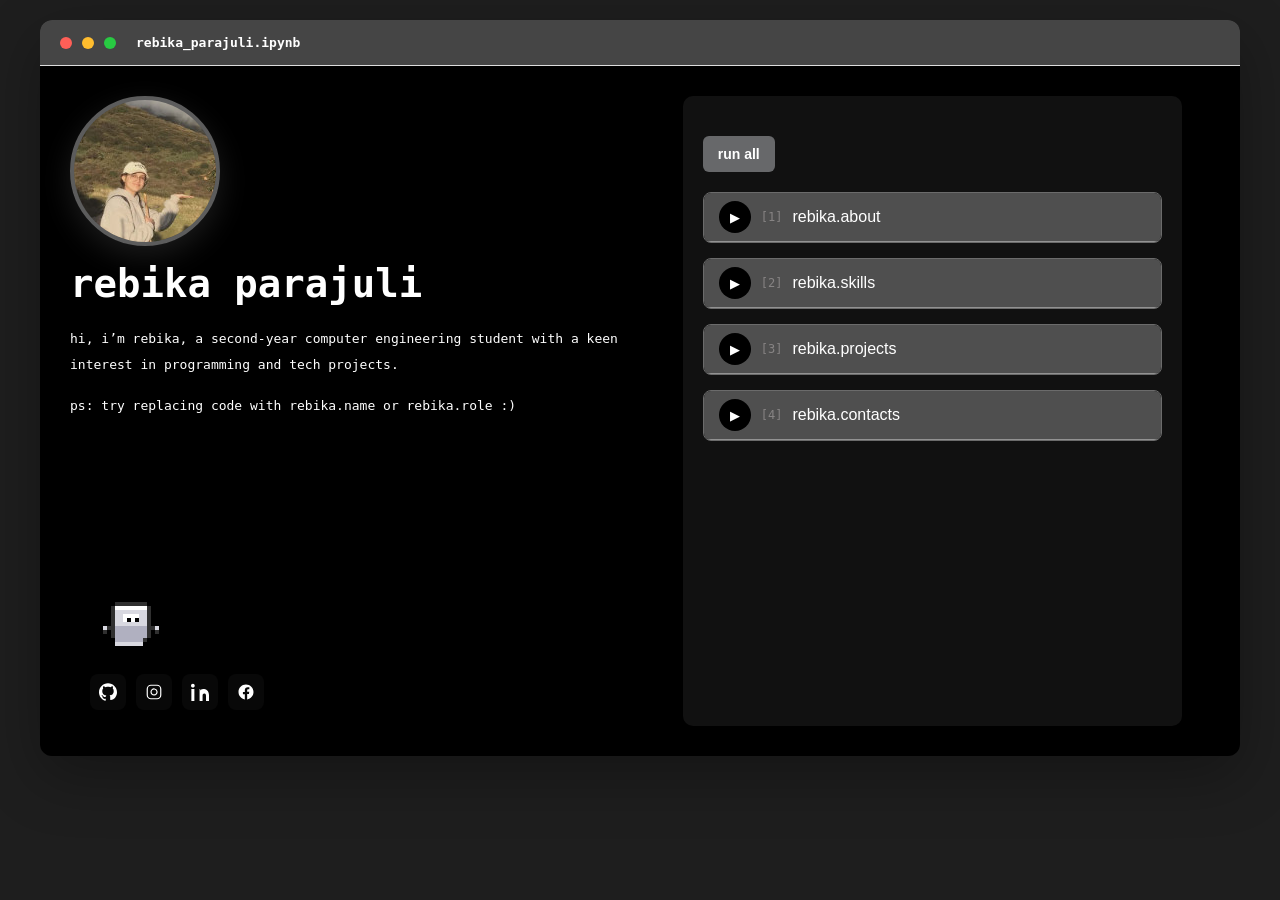
==== index.html @ d686f058 "Update introduction text and Facebook link" ====
<!DOCTYPE html>
<html lang="en">
<head>
<meta charset="UTF-8">
<meta name="viewport" content="width=device-width, initial-scale=1.0">
<title>rebika parajuli</title>

<link rel="stylesheet" href="style.css">
</head>
<body>
       <div class="container">
        <div class="header">
            <div class="header-dot"></div>
            <div class="header-dot"></div>
            <div class="header-dot"></div>
            <span class="header-title">rebika_parajuli.ipynb</span>
        </div>
  <div class="content">
            <div class="intro-section">
                <div class="photo-container">
                    <img src="pic.jpg" >
                </div>
                <div class="intro-text"><br>
                    <h1>rebika parajuli</h1>
                         <p>hi, i’m rebika, a second-year computer engineering student with a keen interest in programming and tech projects. </p>
                        <br>
                        <p>ps: try replacing code with rebika.name or rebika.role :)</p>
                        <br>
                    <div id="virtual-pet" >
                    
    <div id="pet-container"></div>
    <div id="speech">Hello! ✨</div>
    <div class="shadow"></div> 
</div>
                   <div class="social-links">
    <a href="https://github.com/apple-pie-h" target="_blank" rel="noopener" aria-label="GitHub">
        <svg viewBox="0 0 24 24" fill="currentColor" xmlns="http://www.w3.org/2000/svg" aria-hidden="true">
            <path d="M12 .297c-6.63 0-12 5.373-12 12 0 5.303 3.438 9.8 8.205 11.385.6.113.82-.258.82-.577 0-.285-.01-1.04-.015-2.04-3.338.724-4.042-1.61-4.042-1.61C4.422 17.07 3.633 16.7 3.633 16.7c-1.087-.744.083-.729.083-.729 1.205.085 1.84 1.236 1.84 1.236 1.07 1.835 2.809 1.305 3.495.998.108-.775.418-1.305.76-1.605-2.665-.3-5.467-1.335-5.467-5.93 0-1.31.467-2.382 1.235-3.22-.135-.303-.54-1.523.105-3.176 0 0 1.005-.322 3.3 1.23.96-.267 1.98-.399 3-.405 1.02.006 2.04.138 3 .405 2.28-1.552 3.285-1.23 3.285-1.23.645 1.653.24 2.873.12 3.176.765.838 1.23 1.91 1.23 3.22 0 4.61-2.805 5.625-5.475 5.92.42.36.81 1.096.81 2.22 0 1.606-.015 2.898-.015 3.293 0 .315.21.69.825.57C20.565 22.092 24 17.592 24 12.297 24 5.67 18.627.297 12 .297z"/>
        </svg>
    </a>
    <a href="https://instagram.com/hfxgjckl" target="_blank" rel="noopener" aria-label="Instagram">
        <svg viewBox="0 0 24 24" fill="none" stroke="currentColor" stroke-width="1.6" xmlns="http://www.w3.org/2000/svg" aria-hidden="true">
            <rect x="3" y="3" width="18" height="18" rx="5" ry="5"></rect>
            <path d="M16 11.37A4 4 0 1 1 12.63 8 4 4 0 0 1 16 11.37z"></path>
            <path d="M17.5 6.5h.01"></path>
        </svg>
    </a>
    <a href="https://linkedin.com/in/rebikaparajuli" target="_blank" rel="noopener" aria-label="LinkedIn">
        <svg viewBox="0 0 24 24" fill="currentColor" xmlns="http://www.w3.org/2000/svg" aria-hidden="true">
            <path d="M4.98 3.5C4.98 4.88 3.87 6 2.5 6S0 4.88 0 3.5 1.12 1 2.5 1 4.98 2.12 4.98 3.5zM.5 8h4V24h-4zM8.5 8h3.78v2.16h.05c.53-.99 1.83-2.16 3.77-2.16C20.36 8 24 10.5 24 16.2V24h-4v-6.36c0-1.52-.03-3.48-2.12-3.48-2.12 0-2.44 1.65-2.44 3.36V24h-4V8z"/>
        </svg>
    </a>
    <a href="https://facebook.com/rebika.parajulii" target="_blank" rel="noopener" aria-label="Facebook">
        <svg viewBox="0 0 24 24" fill="currentColor" xmlns="http://www.w3.org/2000/svg" aria-hidden="true">
            <path d="M22 12.07C22 6.48 17.52 2 11.93 2S2 6.48 2 12.07C2 17.01 5.65 21.13 10.44 22v-7.01H7.9v-2.9h2.54V9.41c0-2.5 1.49-3.88 3.77-3.88 1.09 0 2.24.2 2.24.2v2.46h-1.26c-1.24 0-1.63.77-1.63 1.57v1.87h2.78l-.44 2.9h-2.34V22C18.35 21.13 22 17.01 22 12.07z"/>
        </svg>
    </a>
</div>

                    </div>    
                
            </div>
            

<div id="terminal">
    <div id="output"></div>
             <button id="autoRunBtn" class="runAllBtn">run all</button>
    <!--<div class="line-input">
        <span class="prompt">>>> </span>
        <input type="text" id="commandInput" placeholder="Type commands like myname.skills()" autofocus>
    </div>-->
 <div class="code-cell">
                    <div class="code-header">
                        <button class="run-btn" onclick="runCode(1)">▶</button>
                        <span style="color: #878484; font-size: 12px;">[1]</span>
                            <input type="text" id="customCode1" value="rebika.about" class="code-input-field">
                    </div>
                                        <div class="code-output" id="output1"></div>
                </div>
                 <div class="code-cell">
                    <div class="code-header">
                        <button class="run-btn" onclick="runCode(2)">▶</button>
                        <span style="color: #878484; font-size: 12px;">[2]</span>
                            <input type="text" id="customCode2" value="rebika.skills" class="code-input-field">
                    </div>
                                        <div class="code-output" id="output2"></div>
                </div>
                  <div class="code-cell">
                    <div class="code-header">
                        <button class="run-btn" onclick="runCode(3)">▶</button>
                        <span style="color: #878484; font-size: 12px;">[3]</span>
                            <input type="text" id="customCode3" value="rebika.projects" class="code-input-field">
                    </div>
                                        <div class="code-output" id="output3"></div>
                </div>
                  <div class="code-cell">
                    <div class="code-header">
                        <button class="run-btn" onclick="runCode(4)">▶</button>
                        <span style="color: #878484; font-size: 12px;">[4]</span>
                            <input type="text" id="customCode4" value="rebika.contacts" class="code-input-field">
                    </div>
                                        <div class="code-output" id="output4"></div>
                </div>

</div>

<script src="script.js"></script>

</body>
</html>
---- style.css ----
#terminalSection{
    display:none;
}
#profileImg{
    width:70px;
    height:70px;
    border-radius:50%;
    object-fit:cover;
    border:2px solid #fff;
}

#myName{
    font-size:22px;
    margin:0;
    font-weight:700;
}

#shortIntro{
    margin:0;
    font-size:14px;
    opacity:0.85;
}

body {
        background:#1e1e1e;
        color:#d4d4d4;
        font-family: monospace;
        padding:20px;
    }
 #terminal {
        width:90%;
        max-width:900px;
        margin:auto;
        background:#111;
        padding:20px;
        border-radius:10px;
        box-shadow:0 0 15px rgba(0,0,0,.5);
        min-height:70vh;
        overflow-y:auto;
    }
.line-input {
        display:flex;
        gap:8px;
        margin-top:10px;
    }
.prompt { color:#6aff8f; }
    input{
        flex:1;
        background:transparent;
        border:none;
        outline:none;
        color:white;
        font-size:16px;
    }
.output{ margin:5px 0 10px 25px; white-space:pre-wrap; }
.cmd{ color:#62b0ff; }

        * {
            margin: 0;
            padding: 0;
            box-sizing: border-box;
        }

               .container {
            max-width: 1200px;
            margin: 0 auto;
            background: rgb(0, 0, 0);
            border-radius: 12px;
            box-shadow: 0 20px 60px rgba(0,0,0,0.3);
            overflow: hidden;
        }

        .header {
            background: #454545;
            padding: 15px 20px;
            border-bottom: 1px solid #ddd;
            display: flex;
            align-items: center;
            gap: 10px;
        }

        .header-dot {
            width: 12px;
            height: 12px;
            border-radius: 50%;
            background: #ff5f57;
        }

        .header-dot:nth-child(2) { background: #ffbd2e; }
        .header-dot:nth-child(3) { background: #28ca42; }

        .header-title {
            margin-left: 10px;
            font-weight: 600;
            color: #ffffff;
        }

        .content {
            display: grid;
            grid-template-columns: 1fr 1fr;
            gap: 30px;
            padding: 30px;
        }

     .intro-section {
    position: relative;
    padding-bottom: 120px; /* room for pet + social icons */
}


        .photo-container {
            width: 150px;
            height: 150px;
            border-radius: 50%;
            overflow: hidden;
            border: 4px solid #5c5c5c;
            box-shadow: 0 10px 30px rgba(92, 92, 92, 0.3);
            background: linear-gradient(135deg, #5c5c5c, #4a4a4a);
            display: flex;
            align-items: center;
            justify-content: center;
            font-size: 100px;
            color: white;
        }

        .intro-text h1 {
            color: #ffffff;
            margin-bottom: 20px;
            font-size: 3em;
        }

        .intro-text p {
            color: #ffffff;
            line-height: 2;
        }

        .tree-container {
            display: flex;
            justify-content: center;
            align-items: center;
        }

        .q-section {
            grid-column: 1 / -1;
        }

        .code-cell {
            background: #555555;
            border: 1px solid #6b6b6b;
            border-radius: 8px;
            margin-bottom: 15px;
            overflow: hidden;
        }

        .code-header {
            background: rgb(79, 79, 79);
            padding: 8px 15px;
            border-bottom: 1px solid #929292;
            display: flex;
            align-items: center;
            gap: 10px;
        }

        .run-btn {
            background: #000000;
            color: white;
            border: none;
            border-radius: 50%;
            width: 32px;
            height: 32px;
            cursor: pointer;
            display: flex;
            align-items: center;
            justify-content: center;
            transition: all 0.3s;
        }

        .run-btn:hover {
            background: #848587;
            transform: scale(1.1);
        }

        
        .code-output {
            padding: 15px;
            background: #515151;
            border-top: 1px solid #5d5d5d;
            font-family: 'Courier New', monospace;
            font-size: 13px;
            color: #cdcdcd;
            white-space: pre-wrap;
            display: none;
        }

        .code-output.show {
            display: block;
        }

                .skill-tag {
            display: inline-block;
            background: #667eea;
            color: white;
            padding: 5px 12px;
            border-radius: 15px;
            margin: 3px;
            font-size: 12px;
        }

        @media (max-width: 768px) {
            .content {
                grid-template-columns: 1fr;
            }
        }

      #virtual-pet {
    position: absolute;
    left: 5px;
    bottom: 60px; /* sits above the social icons */
    width: 64px;
    height: 64px;
    z-index: 5;
}

#pet-container {
    position: relative;
    width: 100%;
    height: 100%;
    transform-origin: center;
}

/* Pixel grid for pet */
.pixel {
    position: absolute;
    width: 4px;
    height: 4px;
}

/* Speech bubble */
#speech {
    position: absolute;
    bottom: 90px; 
    left: 10px;
    background: rgb(76, 76, 76);
    padding: 8px 12px;
    border-radius: 15px;
    box-shadow: 0 3px 10px rgba(0,0,0,0.2);
    font-size: 12px;
    max-width: 150px;
    display: none;
    text-align: center;
    pointer-events: none;
    font-family: 'Comic Sans MS', sans-serif;
    animation: bounce 0.4s ease-out;
    white-space: nowrap;
}

#speech::after {
    content: '';
    position: absolute;
    bottom: -8px;
    left: 20px;
    width: 0;
    height: 0;
    border-left: 8px solid transparent;
    border-right: 8px solid transparent;
    border-top: 8px solid rgb(140, 140, 140);
}

@keyframes bounce {
    0%, 100% { transform: translateY(0); }
    50% { transform: translateY(-8px); }
}

@keyframes happy-jump {
    0%, 100% { transform: translateY(0) scale(1); }
    50% { transform: translateY(-12px) scale(1.1); } 
}

.jump {
    animation: happy-jump 0.5s ease-in-out;
}

/* Eye pupils */
.eye-pupil {
    position: absolute;
    width: 4px;
    height: 4px;
    background: black;
    transition: all 0.1s ease-out;
}

/* Shadow for floating effect */
.shadow {
    position: absolute;
    width: 20px; 
    height: 4px;
    background: rgba(0,0,0,0.1);
    border-radius: 50%; 
    bottom: -8px; 
    left: 28px; 
    transition: transform 0.3s ease-out;
    z-index: -1; 
}
#customCode {
    background: transparent;
    color: #d4d4d4;
    border: 1px solid #666;
    border-radius: 4px;
    padding: 8px 12px;
    font-family: 'Courier New', monospace;
    font-size: 14px;
    outline: none;
    width: 100%;
}

.runAllBtn {
    background: #67686a;
    color: white;
    border: none;
    border-radius: 6px;
    padding: 10px 15px;
    font-size: 14px;
    font-weight: 600;
    cursor: pointer;
    margin: 20px 0;
    display: block;
    transition: all 0.3s ease;
}

.runAllBtn:hover {
    background: #7f7f80;
    transform: scale(1.05);
    box-shadow: 0 4px 12px rgba(123, 140, 216, 0.4);
}

.runAllBtn:active {
    transform: scale(0.98);
}

.social-links {
    position: absolute;
    left: 20px;
    bottom: 16px; /* icons sit below the pet */
    display: flex;
    gap: 10px;
    align-items: center;
    z-index: 6;
}

/* anchor visual */
.social-links a {
    width: 36px;
    height: 36px;
    display: inline-flex;
    align-items: center;
    justify-content: center;
    border-radius: 8px;
    background: rgba(255,255,255,0.03);
    color: #ffffff;
    text-decoration: none;
    transition: background 0.18s ease, transform 0.12s ease, color 0.18s ease;
}

/* icon sizing - SVG inherits color */
.social-links a svg {
    width: 18px;
    height: 18px;
    display: block;
}

/* hover/focus */
.social-links a:hover,
.social-links a:focus {
    background: rgba(255,255,255,0.12);
    transform: translateY(-3px);
    color: #fff;
    outline: none;
}

/* small-screen tweak */
@media (max-width: 520px) {
    .social-links {
        gap: 8px;
    }
    .social-links a { width: 32px; height: 32px; }
    .social-links a svg { width: 16px; height: 16px; }
}
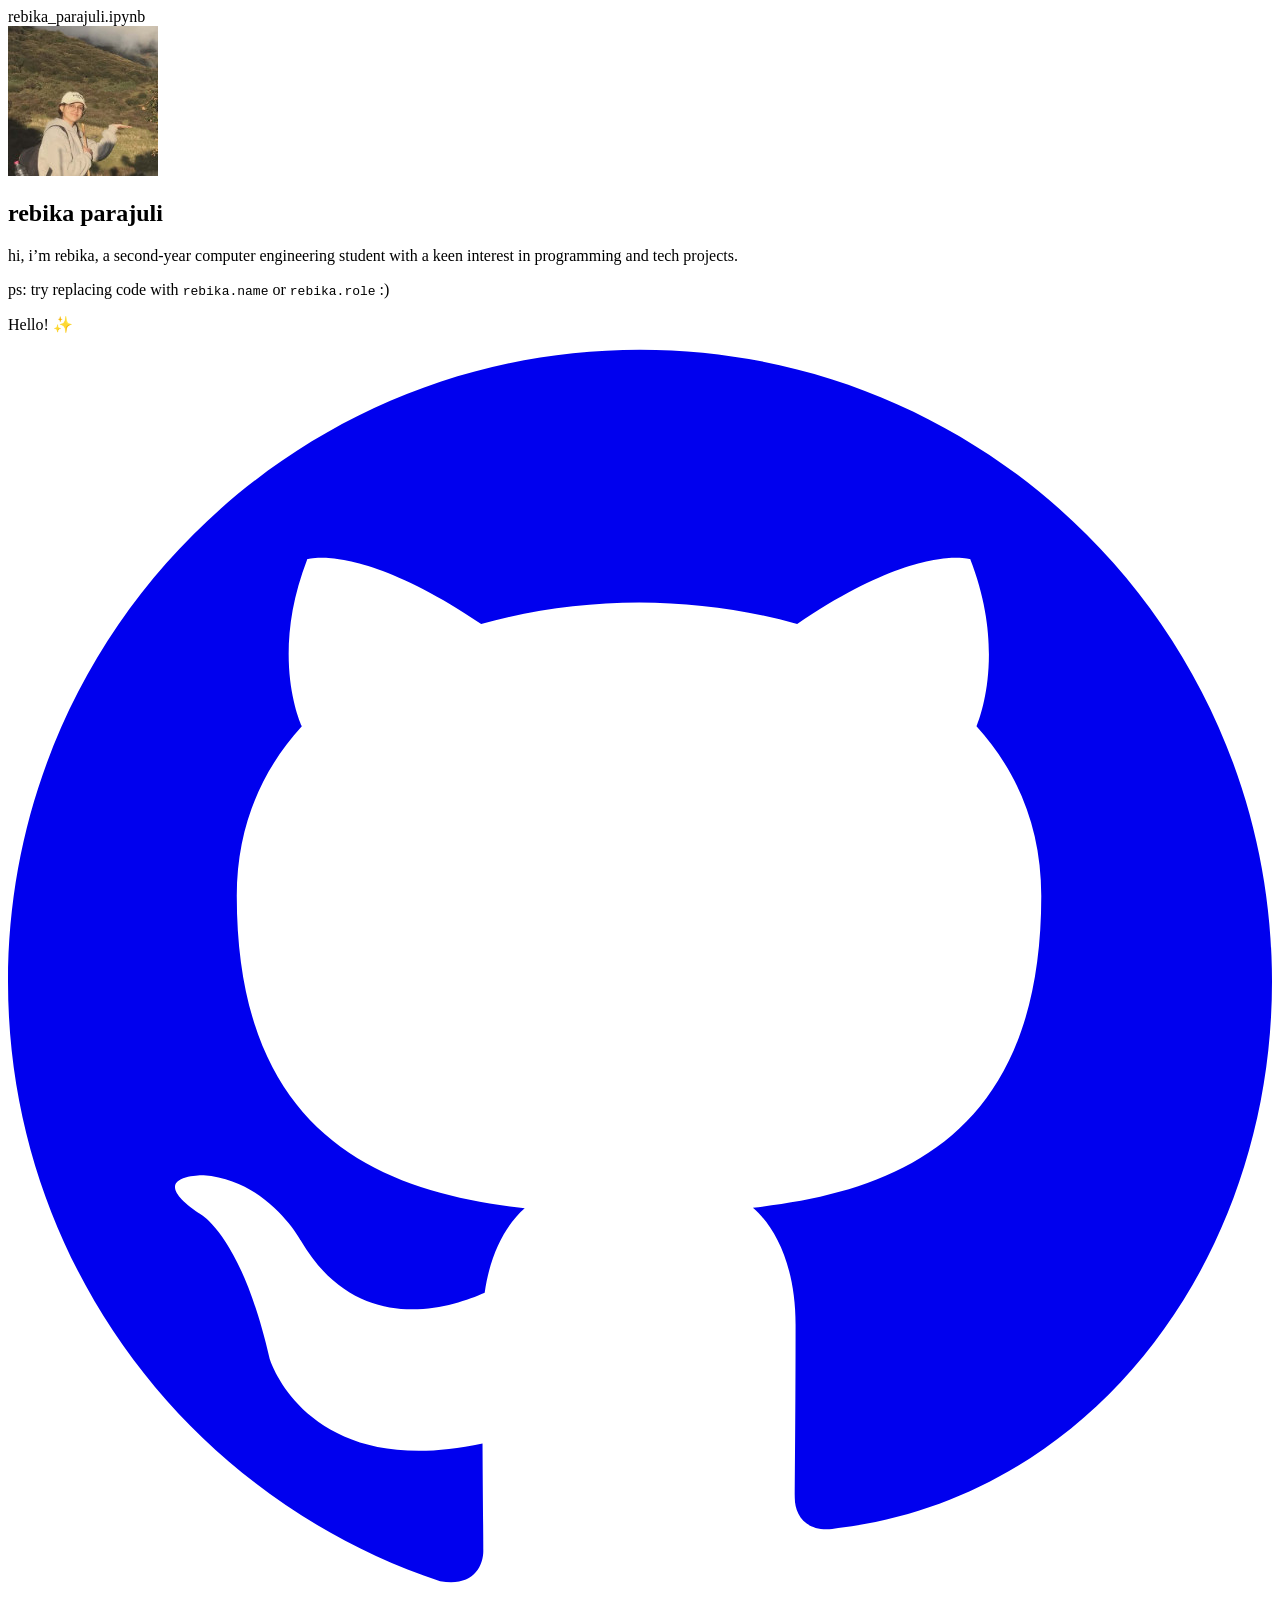
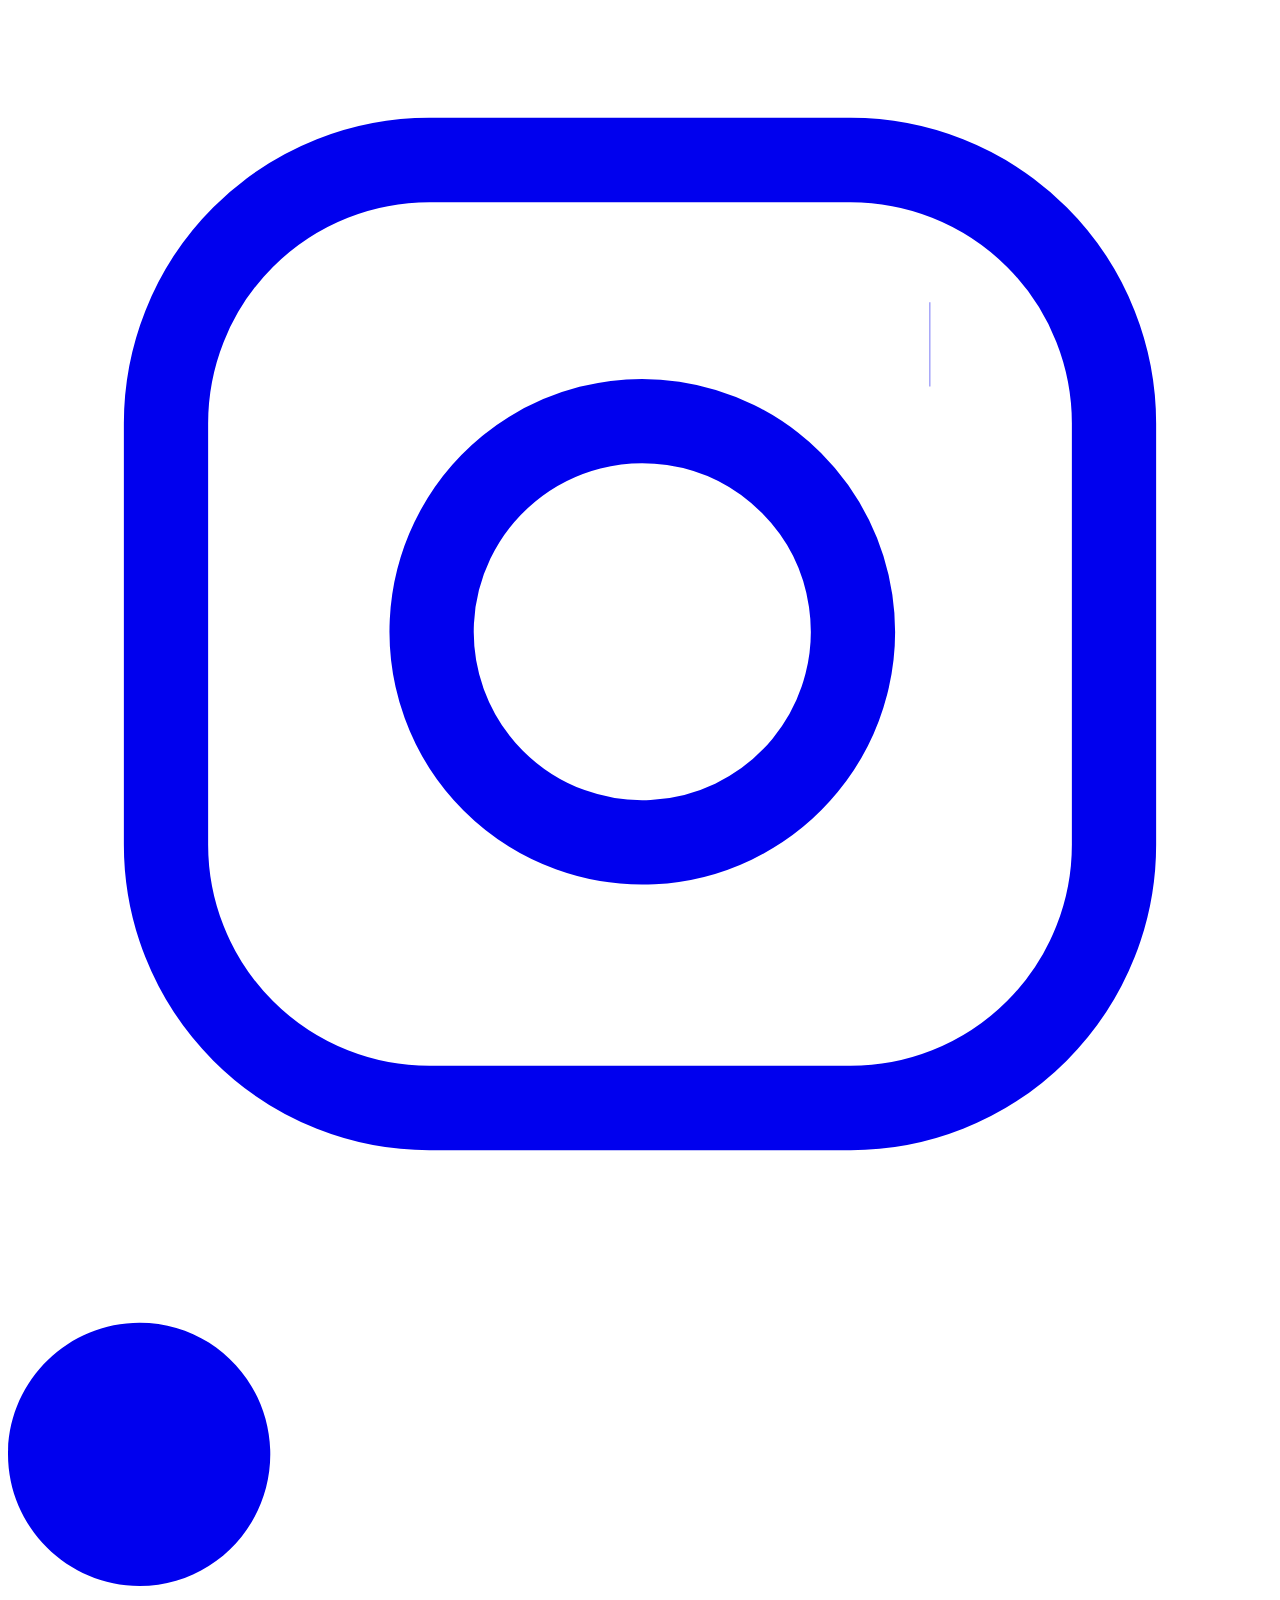
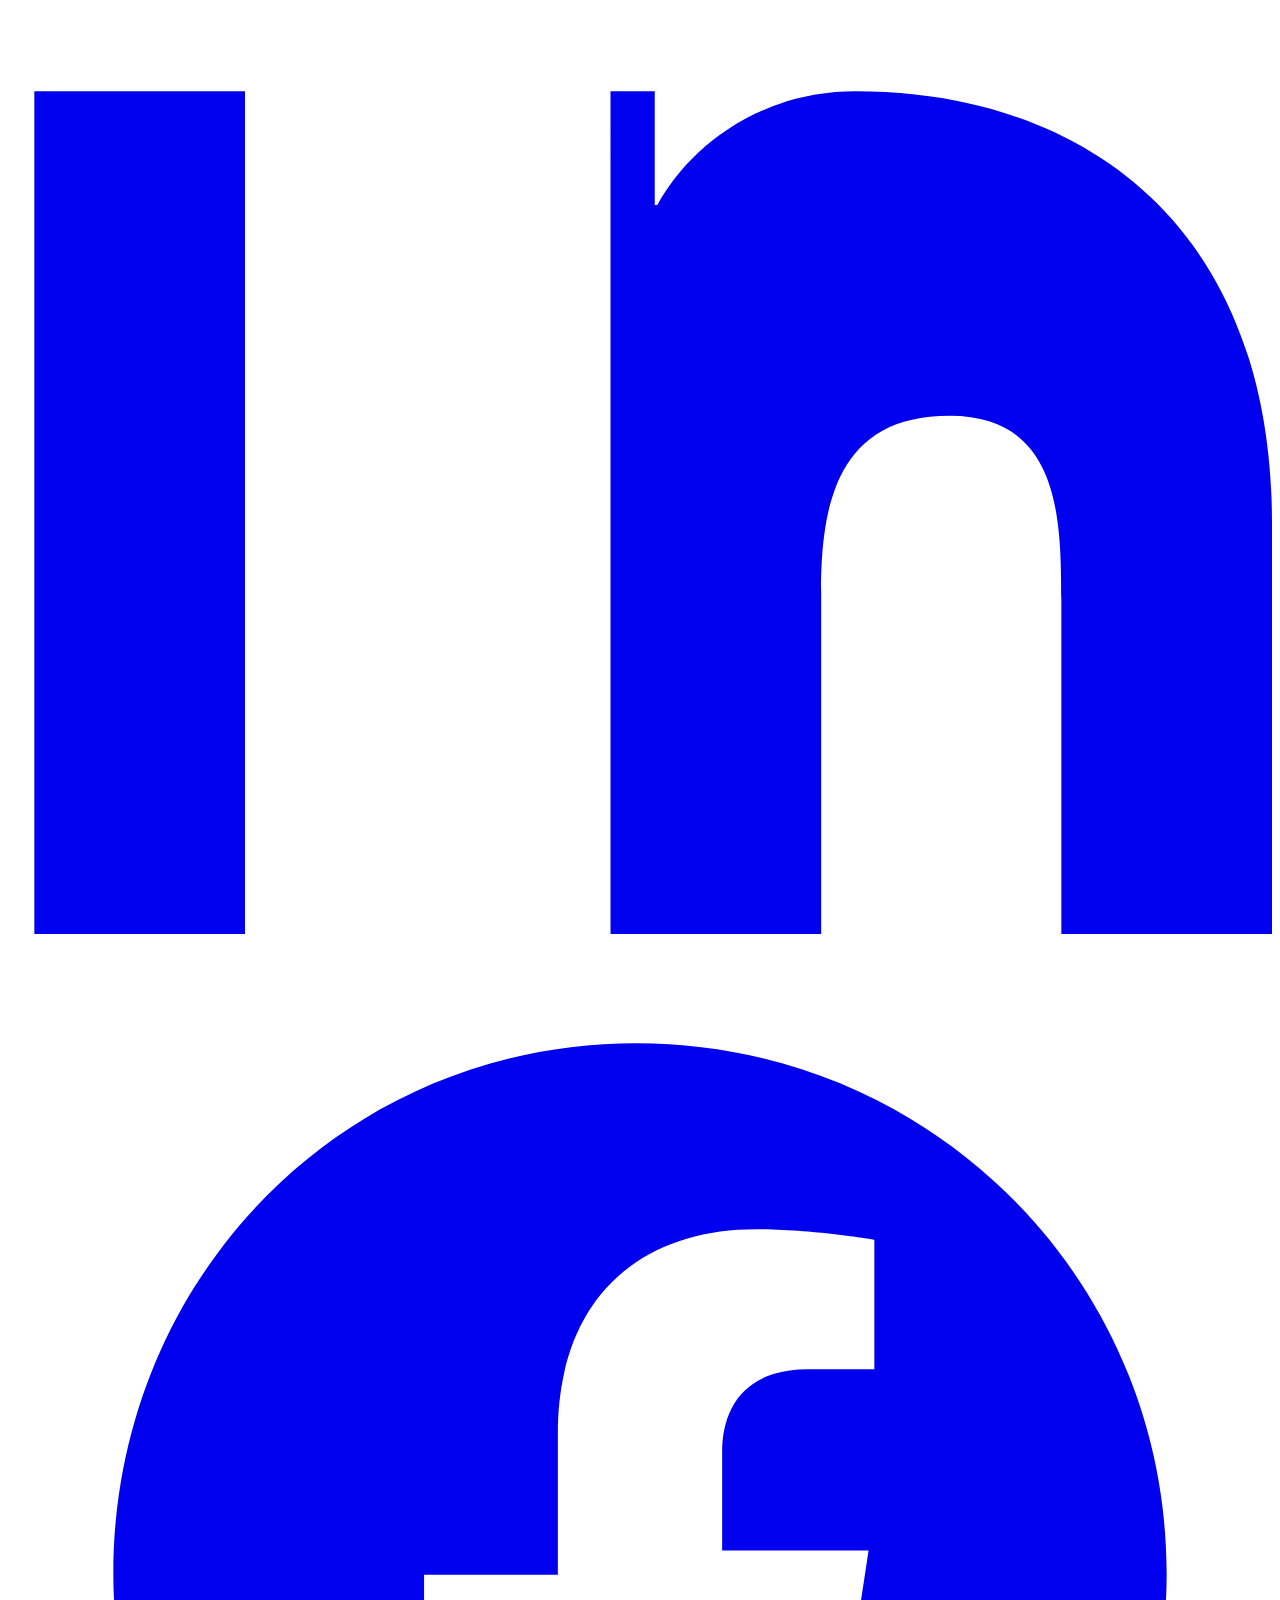
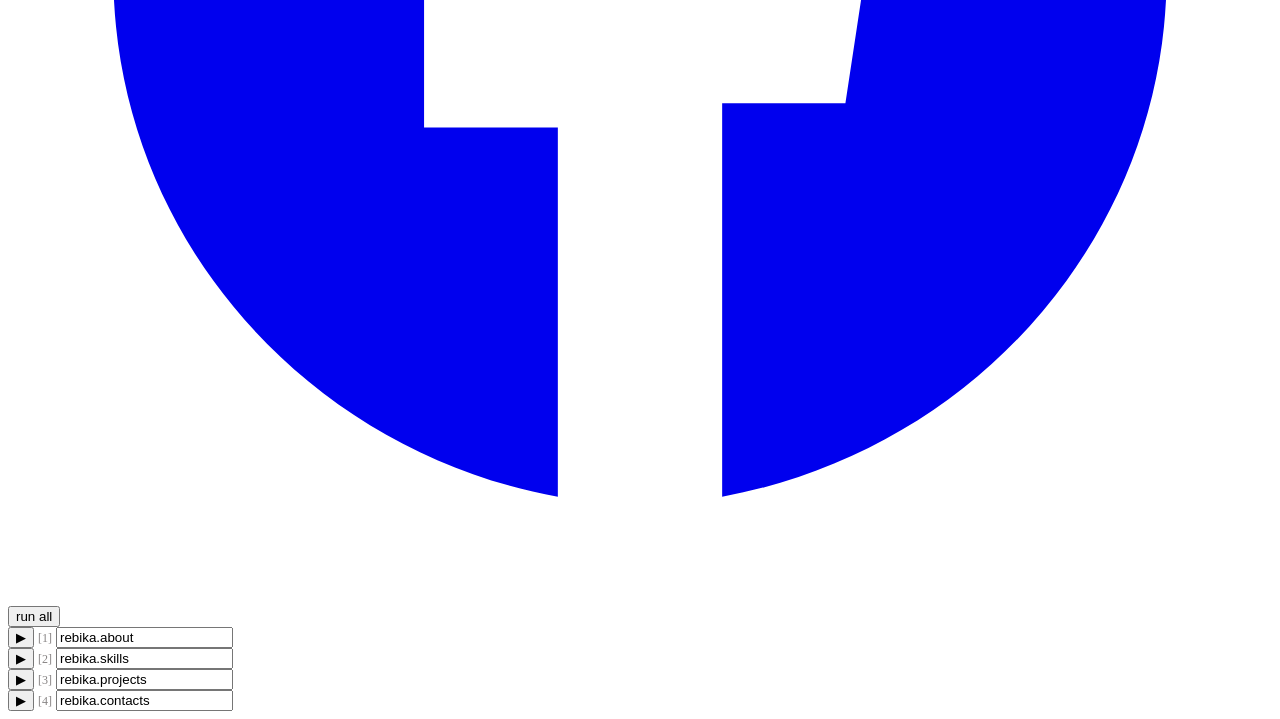
==== commit 602f81d2: "changes to interface" ====
--- a/index.html
+++ b/index.html
@@ -3,106 +3,101 @@
 <head>
 <meta charset="UTF-8">
 <meta name="viewport" content="width=device-width, initial-scale=1.0">
-<title>rebika parajuli</title>
-
+<meta name="description" content="Portfolio of Rebika Parajuli, a computer engineering student focused on programming and tech projects.">
+<meta name="theme-color" content="#111111">
+<title>Rebika Parajuli | Portfolio</title>
+<link rel="preload" href="pic.jpg" as="image">
 <link rel="stylesheet" href="style.css">
 </head>
 <body>
-       <div class="container">
+    <main class="container">
         <div class="header">
             <div class="header-dot"></div>
             <div class="header-dot"></div>
             <div class="header-dot"></div>
             <span class="header-title">rebika_parajuli.ipynb</span>
         </div>
-  <div class="content">
-            <div class="intro-section">
+        <div class="content">
+            <section class="intro-section" aria-labelledby="intro-title">
                 <div class="photo-container">
-                    <img src="pic.jpg" >
+                    <img src="pic.jpg" alt="Portrait of Rebika Parajuli" width="150" height="150" decoding="async" fetchpriority="high">
                 </div>
-                <div class="intro-text"><br>
-                    <h1>rebika parajuli</h1>
-                         <p>hi, i’m rebika, a second-year computer engineering student with a keen interest in programming and tech projects. </p>
-                        <br>
-                        <p>ps: try replacing code with rebika.name or rebika.role :)</p>
-                        <br>
-                    <div id="virtual-pet" >
-                    
-    <div id="pet-container"></div>
-    <div id="speech">Hello! ✨</div>
-    <div class="shadow"></div> 
-</div>
-                   <div class="social-links">
-    <a href="https://github.com/apple-pie-h" target="_blank" rel="noopener" aria-label="GitHub">
+                <div class="intro-text">
+                    <h1 id="intro-title">rebika parajuli</h1>
+                    <p>hi, i’m rebika, a second-year computer engineering student with a keen interest in programming and tech projects.</p>
+                    <p>ps: try replacing code with <code>rebika.name</code> or <code>rebika.role</code> :)</p>
+                    <div id="virtual-pet" aria-hidden="true">
+                        <div id="pet-container"></div>
+                        <div id="speech">Hello! ✨</div>
+                        <div class="shadow"></div>
+                    </div>
+                    <nav class="social-links" aria-label="Social links">
+    <a href="https://github.com/apple-pie-h" target="_blank" rel="noopener noreferrer" aria-label="GitHub">
         <svg viewBox="0 0 24 24" fill="currentColor" xmlns="http://www.w3.org/2000/svg" aria-hidden="true">
             <path d="M12 .297c-6.63 0-12 5.373-12 12 0 5.303 3.438 9.8 8.205 11.385.6.113.82-.258.82-.577 0-.285-.01-1.04-.015-2.04-3.338.724-4.042-1.61-4.042-1.61C4.422 17.07 3.633 16.7 3.633 16.7c-1.087-.744.083-.729.083-.729 1.205.085 1.84 1.236 1.84 1.236 1.07 1.835 2.809 1.305 3.495.998.108-.775.418-1.305.76-1.605-2.665-.3-5.467-1.335-5.467-5.93 0-1.31.467-2.382 1.235-3.22-.135-.303-.54-1.523.105-3.176 0 0 1.005-.322 3.3 1.23.96-.267 1.98-.399 3-.405 1.02.006 2.04.138 3 .405 2.28-1.552 3.285-1.23 3.285-1.23.645 1.653.24 2.873.12 3.176.765.838 1.23 1.91 1.23 3.22 0 4.61-2.805 5.625-5.475 5.92.42.36.81 1.096.81 2.22 0 1.606-.015 2.898-.015 3.293 0 .315.21.69.825.57C20.565 22.092 24 17.592 24 12.297 24 5.67 18.627.297 12 .297z"/>
         </svg>
     </a>
-    <a href="https://instagram.com/hfxgjckl" target="_blank" rel="noopener" aria-label="Instagram">
+    <a href="https://instagram.com/hfxgjckl" target="_blank" rel="noopener noreferrer" aria-label="Instagram">
         <svg viewBox="0 0 24 24" fill="none" stroke="currentColor" stroke-width="1.6" xmlns="http://www.w3.org/2000/svg" aria-hidden="true">
             <rect x="3" y="3" width="18" height="18" rx="5" ry="5"></rect>
             <path d="M16 11.37A4 4 0 1 1 12.63 8 4 4 0 0 1 16 11.37z"></path>
             <path d="M17.5 6.5h.01"></path>
         </svg>
     </a>
-    <a href="https://linkedin.com/in/rebikaparajuli" target="_blank" rel="noopener" aria-label="LinkedIn">
+    <a href="https://linkedin.com/in/rebikaparajuli" target="_blank" rel="noopener noreferrer" aria-label="LinkedIn">
         <svg viewBox="0 0 24 24" fill="currentColor" xmlns="http://www.w3.org/2000/svg" aria-hidden="true">
             <path d="M4.98 3.5C4.98 4.88 3.87 6 2.5 6S0 4.88 0 3.5 1.12 1 2.5 1 4.98 2.12 4.98 3.5zM.5 8h4V24h-4zM8.5 8h3.78v2.16h.05c.53-.99 1.83-2.16 3.77-2.16C20.36 8 24 10.5 24 16.2V24h-4v-6.36c0-1.52-.03-3.48-2.12-3.48-2.12 0-2.44 1.65-2.44 3.36V24h-4V8z"/>
         </svg>
     </a>
-    <a href="https://facebook.com/rebika.parajulii" target="_blank" rel="noopener" aria-label="Facebook">
+    <a href="https://facebook.com/rebika.parajulii" target="_blank" rel="noopener noreferrer" aria-label="Facebook">
         <svg viewBox="0 0 24 24" fill="currentColor" xmlns="http://www.w3.org/2000/svg" aria-hidden="true">
             <path d="M22 12.07C22 6.48 17.52 2 11.93 2S2 6.48 2 12.07C2 17.01 5.65 21.13 10.44 22v-7.01H7.9v-2.9h2.54V9.41c0-2.5 1.49-3.88 3.77-3.88 1.09 0 2.24.2 2.24.2v2.46h-1.26c-1.24 0-1.63.77-1.63 1.57v1.87h2.78l-.44 2.9h-2.34V22C18.35 21.13 22 17.01 22 12.07z"/>
         </svg>
     </a>
-</div>
+                    </nav>
 
-                    </div>    
-                
-            </div>
+                </div>
+            </section>
             
 
-<div id="terminal">
-    <div id="output"></div>
-             <button id="autoRunBtn" class="runAllBtn">run all</button>
-    <!--<div class="line-input">
-        <span class="prompt">>>> </span>
-        <input type="text" id="commandInput" placeholder="Type commands like myname.skills()" autofocus>
-    </div>-->
- <div class="code-cell">
+            <section id="terminal" aria-label="Interactive portfolio terminal">
+                <div id="output" aria-live="polite"></div>
+                <button id="autoRunBtn" class="runAllBtn" type="button">run all</button>
+                <div class="code-cell">
                     <div class="code-header">
-                        <button class="run-btn" onclick="runCode(1)">▶</button>
+                        <button class="run-btn" type="button" onclick="runCode(1)" aria-label="Run about cell">▶</button>
                         <span style="color: #878484; font-size: 12px;">[1]</span>
-                            <input type="text" id="customCode1" value="rebika.about" class="code-input-field">
+                        <input type="text" id="customCode1" value="rebika.about" class="code-input-field" aria-label="Code cell 1">
                     </div>
-                                        <div class="code-output" id="output1"></div>
+                    <div class="code-output" id="output1"></div>
                 </div>
-                 <div class="code-cell">
+                <div class="code-cell">
                     <div class="code-header">
-                        <button class="run-btn" onclick="runCode(2)">▶</button>
+                        <button class="run-btn" type="button" onclick="runCode(2)" aria-label="Run skills cell">▶</button>
                         <span style="color: #878484; font-size: 12px;">[2]</span>
-                            <input type="text" id="customCode2" value="rebika.skills" class="code-input-field">
+                        <input type="text" id="customCode2" value="rebika.skills" class="code-input-field" aria-label="Code cell 2">
                     </div>
-                                        <div class="code-output" id="output2"></div>
+                    <div class="code-output" id="output2"></div>
                 </div>
-                  <div class="code-cell">
+                <div class="code-cell">
                     <div class="code-header">
-                        <button class="run-btn" onclick="runCode(3)">▶</button>
+                        <button class="run-btn" type="button" onclick="runCode(3)" aria-label="Run projects cell">▶</button>
                         <span style="color: #878484; font-size: 12px;">[3]</span>
-                            <input type="text" id="customCode3" value="rebika.projects" class="code-input-field">
+                        <input type="text" id="customCode3" value="rebika.projects" class="code-input-field" aria-label="Code cell 3">
                     </div>
-                                        <div class="code-output" id="output3"></div>
+                    <div class="code-output" id="output3"></div>
                 </div>
-                  <div class="code-cell">
+                <div class="code-cell">
                     <div class="code-header">
-                        <button class="run-btn" onclick="runCode(4)">▶</button>
+                        <button class="run-btn" type="button" onclick="runCode(4)" aria-label="Run contact cell">▶</button>
                         <span style="color: #878484; font-size: 12px;">[4]</span>
-                            <input type="text" id="customCode4" value="rebika.contacts" class="code-input-field">
+                        <input type="text" id="customCode4" value="rebika.contacts" class="code-input-field" aria-label="Code cell 4">
                     </div>
-                                        <div class="code-output" id="output4"></div>
+                    <div class="code-output" id="output4"></div>
                 </div>
-
-</div>
+            </section>
+        </div>
+    </main>
 
 <script src="script.js"></script>
 
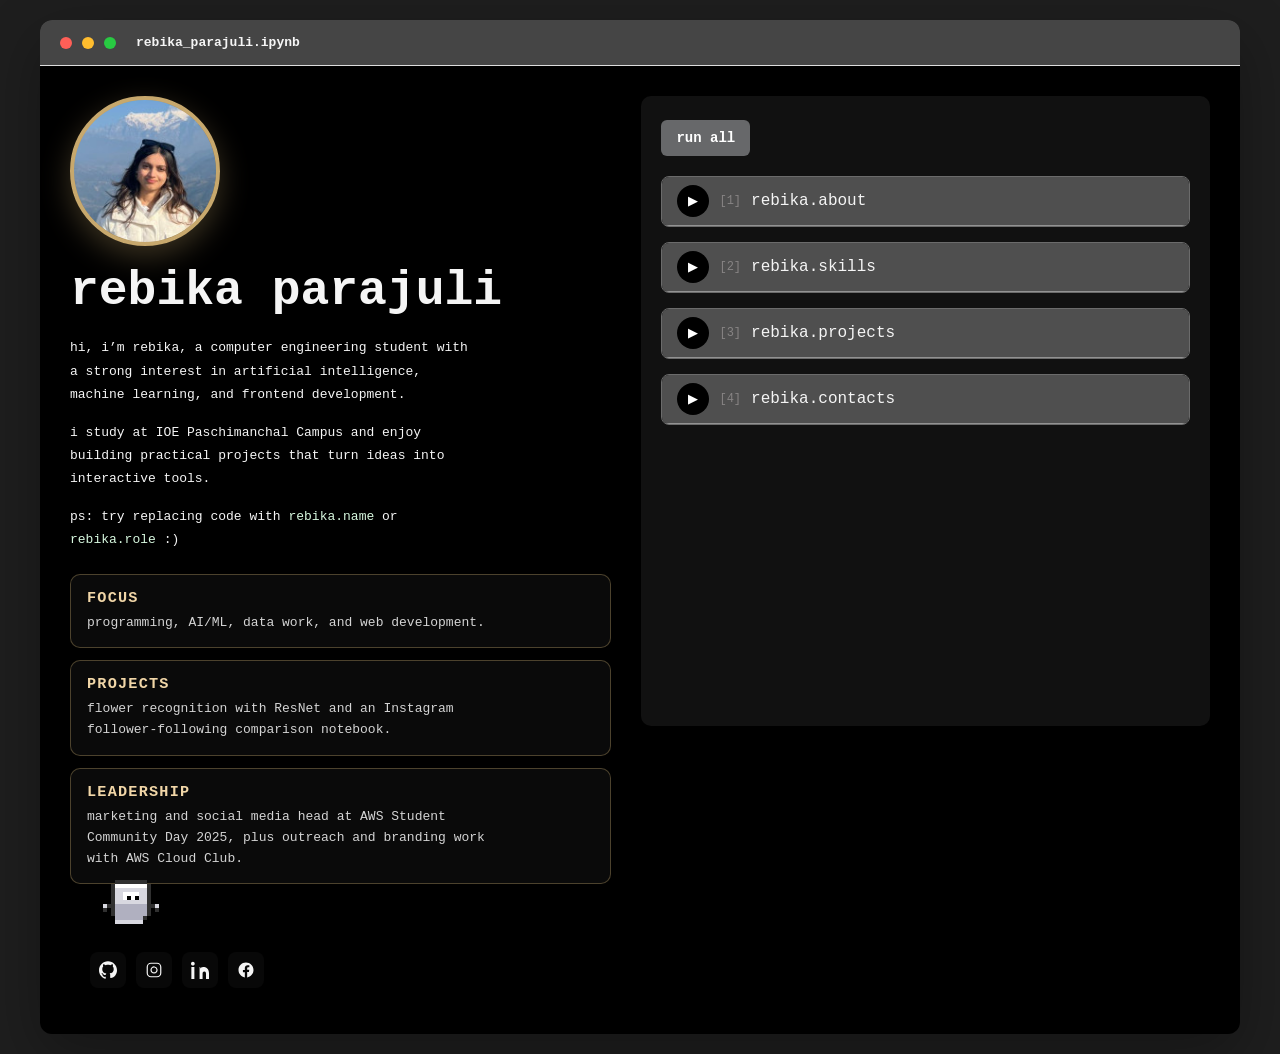
==== commit 206c8f4f: "modifications" ====
--- a/index.html
+++ b/index.html
@@ -24,8 +24,23 @@
                 </div>
                 <div class="intro-text">
                     <h1 id="intro-title">rebika parajuli</h1>
-                    <p>hi, i’m rebika, a second-year computer engineering student with a keen interest in programming and tech projects.</p>
+                    <p>hi, i’m rebika, a computer engineering student with a strong interest in artificial intelligence, machine learning, and frontend development.</p>
+                    <p>i study at IOE Paschimanchal Campus and enjoy building practical projects that turn ideas into interactive tools.</p>
                     <p>ps: try replacing code with <code>rebika.name</code> or <code>rebika.role</code> :)</p>
+                    <div class="resume-highlights" aria-label="Resume highlights">
+                        <div class="highlight-card">
+                            <h2>focus</h2>
+                            <p>programming, AI/ML, data work, and web development.</p>
+                        </div>
+                        <div class="highlight-card">
+                            <h2>projects</h2>
+                            <p>flower recognition with ResNet and an Instagram follower-following comparison notebook.</p>
+                        </div>
+                        <div class="highlight-card">
+                            <h2>leadership</h2>
+                            <p>marketing and social media head at AWS Student Community Day 2025, plus outreach and branding work with AWS Cloud Club.</p>
+                        </div>
+                    </div>
                     <div id="virtual-pet" aria-hidden="true">
                         <div id="pet-container"></div>
                         <div id="speech">Hello! ✨</div>
--- a/style.css
+++ b/style.css
@@ -0,0 +1,453 @@
+:root {
+    color-scheme: dark;
+    --bg: #1e1e1e;
+    --panel: #000;
+    --panel-soft: #111;
+    --panel-muted: #454545;
+    --cell: #555;
+    --cell-soft: #515151;
+    --border: #6b6b6b;
+    --border-soft: #5d5d5d;
+    --text: #f5f5f5;
+    --text-soft: #d4d4d4;
+    --text-muted: #a6a6a6;
+    --accent: #28ca42;
+    --accent-soft: #7f7f80;
+    --photo-border: #c7a86d;
+    --photo-glow: rgba(199, 168, 109, 0.3);
+    --shadow: 0 20px 60px rgba(0, 0, 0, 0.3);
+    --radius: 12px;
+}
+
+* {
+    margin: 0;
+    padding: 0;
+    box-sizing: border-box;
+}
+
+body {
+    min-height: 100vh;
+    background: var(--bg);
+    color: var(--text-soft);
+    font-family: monospace;
+    padding: 20px;
+}
+
+img {
+    display: block;
+    max-width: 100%;
+}
+
+button,
+input {
+    font: inherit;
+}
+
+.container {
+    max-width: 1200px;
+    margin: 0 auto;
+    background: var(--panel);
+    border-radius: var(--radius);
+    box-shadow: var(--shadow);
+    overflow: hidden;
+}
+
+.header {
+    background: var(--panel-muted);
+    padding: 15px 20px;
+    border-bottom: 1px solid #ddd;
+    display: flex;
+    align-items: center;
+    gap: 10px;
+}
+
+.header-dot {
+    width: 12px;
+    height: 12px;
+    border-radius: 50%;
+    background: #ff5f57;
+}
+
+.header-dot:nth-child(2) {
+    background: #ffbd2e;
+}
+
+.header-dot:nth-child(3) {
+    background: var(--accent);
+}
+
+.header-title {
+    margin-left: 10px;
+    font-weight: 600;
+    color: var(--text);
+}
+
+.content {
+    display: grid;
+    grid-template-columns: minmax(280px, 1fr) minmax(320px, 1.05fr);
+    gap: 30px;
+    padding: 30px;
+    align-items: start;
+}
+
+.intro-section {
+    position: relative;
+    min-height: 100%;
+    padding-bottom: 120px;
+}
+
+.photo-container {
+    width: 150px;
+    height: 150px;
+    border-radius: 50%;
+    overflow: hidden;
+    border: 4px solid var(--photo-border);
+    box-shadow: 0 10px 30px var(--photo-glow);
+    background: linear-gradient(135deg, #c7a86d, #8f7042);
+}
+
+.photo-container img {
+    width: 100%;
+    height: 100%;
+    object-fit: cover;
+}
+
+.intro-text {
+    margin-top: 20px;
+}
+
+.intro-text h1 {
+    color: var(--text);
+    margin-bottom: 20px;
+    font-size: clamp(2.2rem, 4vw, 3rem);
+    line-height: 1.05;
+}
+
+.intro-text p {
+    color: var(--text);
+    line-height: 1.8;
+    max-width: 52ch;
+}
+
+.intro-text p + p {
+    margin-top: 14px;
+}
+
+.intro-text code {
+    color: #d7f8df;
+}
+
+.resume-highlights {
+    display: grid;
+    gap: 12px;
+    margin-top: 22px;
+    max-width: 560px;
+}
+
+.highlight-card {
+    padding: 14px 16px;
+    border: 1px solid rgba(199, 168, 109, 0.35);
+    border-radius: 10px;
+    background: rgba(255, 255, 255, 0.04);
+}
+
+.highlight-card h2 {
+    color: #f1d6a7;
+    font-size: 0.95rem;
+    letter-spacing: 0.08em;
+    text-transform: uppercase;
+    margin-bottom: 6px;
+}
+
+.highlight-card p {
+    color: var(--text-soft);
+    line-height: 1.6;
+}
+
+#terminal {
+    width: 100%;
+    background: var(--panel-soft);
+    padding: 20px;
+    border-radius: 10px;
+    box-shadow: 0 0 15px rgba(0, 0, 0, 0.5);
+    min-height: 70vh;
+    overflow-y: auto;
+}
+
+#output {
+    min-height: 4px;
+}
+
+.output {
+    margin: 5px 0 10px 25px;
+    white-space: pre-wrap;
+}
+
+.code-cell {
+    background: var(--cell);
+    border: 1px solid var(--border);
+    border-radius: 8px;
+    margin-bottom: 15px;
+    overflow: hidden;
+}
+
+.code-header {
+    background: #4f4f4f;
+    padding: 8px 15px;
+    border-bottom: 1px solid #929292;
+    display: flex;
+    align-items: center;
+    gap: 10px;
+}
+
+.code-input-field {
+    flex: 1;
+    min-width: 0;
+    background: transparent;
+    border: none;
+    outline: none;
+    color: var(--text);
+    font-size: 16px;
+}
+
+.run-btn {
+    background: #000;
+    color: #fff;
+    border: none;
+    border-radius: 50%;
+    width: 32px;
+    height: 32px;
+    cursor: pointer;
+    display: flex;
+    align-items: center;
+    justify-content: center;
+    transition: transform 0.2s ease, background-color 0.2s ease;
+    flex-shrink: 0;
+}
+
+.run-btn:hover,
+.run-btn:focus-visible {
+    background: #848587;
+    transform: scale(1.08);
+}
+
+.code-output {
+    padding: 15px;
+    background: var(--cell-soft);
+    border-top: 1px solid var(--border-soft);
+    font-family: "Courier New", monospace;
+    font-size: 13px;
+    color: #cdcdcd;
+    white-space: pre-wrap;
+    display: none;
+}
+
+.code-output.show {
+    display: block;
+}
+
+.runAllBtn {
+    background: #67686a;
+    color: #fff;
+    border: none;
+    border-radius: 6px;
+    padding: 10px 15px;
+    font-size: 14px;
+    font-weight: 600;
+    cursor: pointer;
+    margin: 0 0 20px;
+    display: inline-flex;
+    transition: transform 0.2s ease, background-color 0.2s ease, box-shadow 0.2s ease;
+}
+
+.runAllBtn:hover,
+.runAllBtn:focus-visible {
+    background: var(--accent-soft);
+    transform: scale(1.03);
+    box-shadow: 0 4px 12px rgba(123, 140, 216, 0.25);
+}
+
+.runAllBtn:active {
+    transform: scale(0.98);
+}
+
+.social-links {
+    position: absolute;
+    left: 20px;
+    bottom: 16px;
+    display: flex;
+    gap: 10px;
+    align-items: center;
+    z-index: 6;
+}
+
+.social-links a {
+    width: 36px;
+    height: 36px;
+    display: inline-flex;
+    align-items: center;
+    justify-content: center;
+    border-radius: 8px;
+    background: rgba(255, 255, 255, 0.03);
+    color: var(--text);
+    text-decoration: none;
+    transition: transform 0.2s ease, background-color 0.2s ease;
+}
+
+.social-links a:hover,
+.social-links a:focus-visible {
+    transform: translateY(-2px);
+    background: rgba(255, 255, 255, 0.1);
+}
+
+.social-links svg {
+    width: 18px;
+    height: 18px;
+}
+
+#virtual-pet {
+    position: absolute;
+    left: 5px;
+    bottom: 60px;
+    width: 64px;
+    height: 64px;
+    z-index: 5;
+}
+
+#pet-container {
+    position: relative;
+    width: 100%;
+    height: 100%;
+    transform-origin: center;
+}
+
+.pixel {
+    position: absolute;
+    width: 4px;
+    height: 4px;
+}
+
+#speech {
+    position: absolute;
+    bottom: 90px;
+    left: 10px;
+    background: #4c4c4c;
+    padding: 8px 12px;
+    border-radius: 15px;
+    box-shadow: 0 3px 10px rgba(0, 0, 0, 0.2);
+    font-size: 12px;
+    max-width: 150px;
+    display: none;
+    text-align: center;
+    pointer-events: none;
+    font-family: "Comic Sans MS", sans-serif;
+    white-space: nowrap;
+    animation: bounce 0.4s ease-out;
+}
+
+#speech::after {
+    content: "";
+    position: absolute;
+    bottom: -8px;
+    left: 20px;
+    width: 0;
+    height: 0;
+    border-left: 8px solid transparent;
+    border-right: 8px solid transparent;
+    border-top: 8px solid #8c8c8c;
+}
+
+@keyframes bounce {
+    0%,
+    100% {
+        transform: translateY(0);
+    }
+    50% {
+        transform: translateY(-8px);
+    }
+}
+
+@keyframes happy-jump {
+    0%,
+    100% {
+        transform: translateY(0) scale(1);
+    }
+    50% {
+        transform: translateY(-12px) scale(1.1);
+    }
+}
+
+.jump {
+    animation: happy-jump 0.5s ease-in-out;
+}
+
+.eye-pupil {
+    position: absolute;
+    width: 4px;
+    height: 4px;
+    background: #000;
+    transition: transform 0.08s linear;
+}
+
+.shadow {
+    position: absolute;
+    width: 20px;
+    height: 4px;
+    background: rgba(0, 0, 0, 0.1);
+    border-radius: 50%;
+    bottom: -8px;
+    left: 28px;
+    transition: transform 0.2s ease-out;
+    z-index: -1;
+}
+
+a:focus-visible,
+button:focus-visible,
+input:focus-visible {
+    outline: 2px solid #d7f8df;
+    outline-offset: 2px;
+}
+
+@media (max-width: 768px) {
+    body {
+        padding: 12px;
+    }
+
+    .content {
+        grid-template-columns: 1fr;
+        padding: 20px;
+        gap: 24px;
+    }
+
+    .intro-section {
+        padding-bottom: 110px;
+    }
+
+    .resume-highlights {
+        margin-right: 0;
+    }
+
+    .intro-text h1 {
+        font-size: 2.2rem;
+    }
+
+    #terminal {
+        min-height: auto;
+        max-height: none;
+    }
+
+    .code-header {
+        padding: 8px 10px;
+    }
+}
+
+@media (prefers-reduced-motion: reduce) {
+    *,
+    *::before,
+    *::after {
+        animation-duration: 0.01ms !important;
+        animation-iteration-count: 1 !important;
+        transition-duration: 0.01ms !important;
+        scroll-behavior: auto !important;
+    }
+}
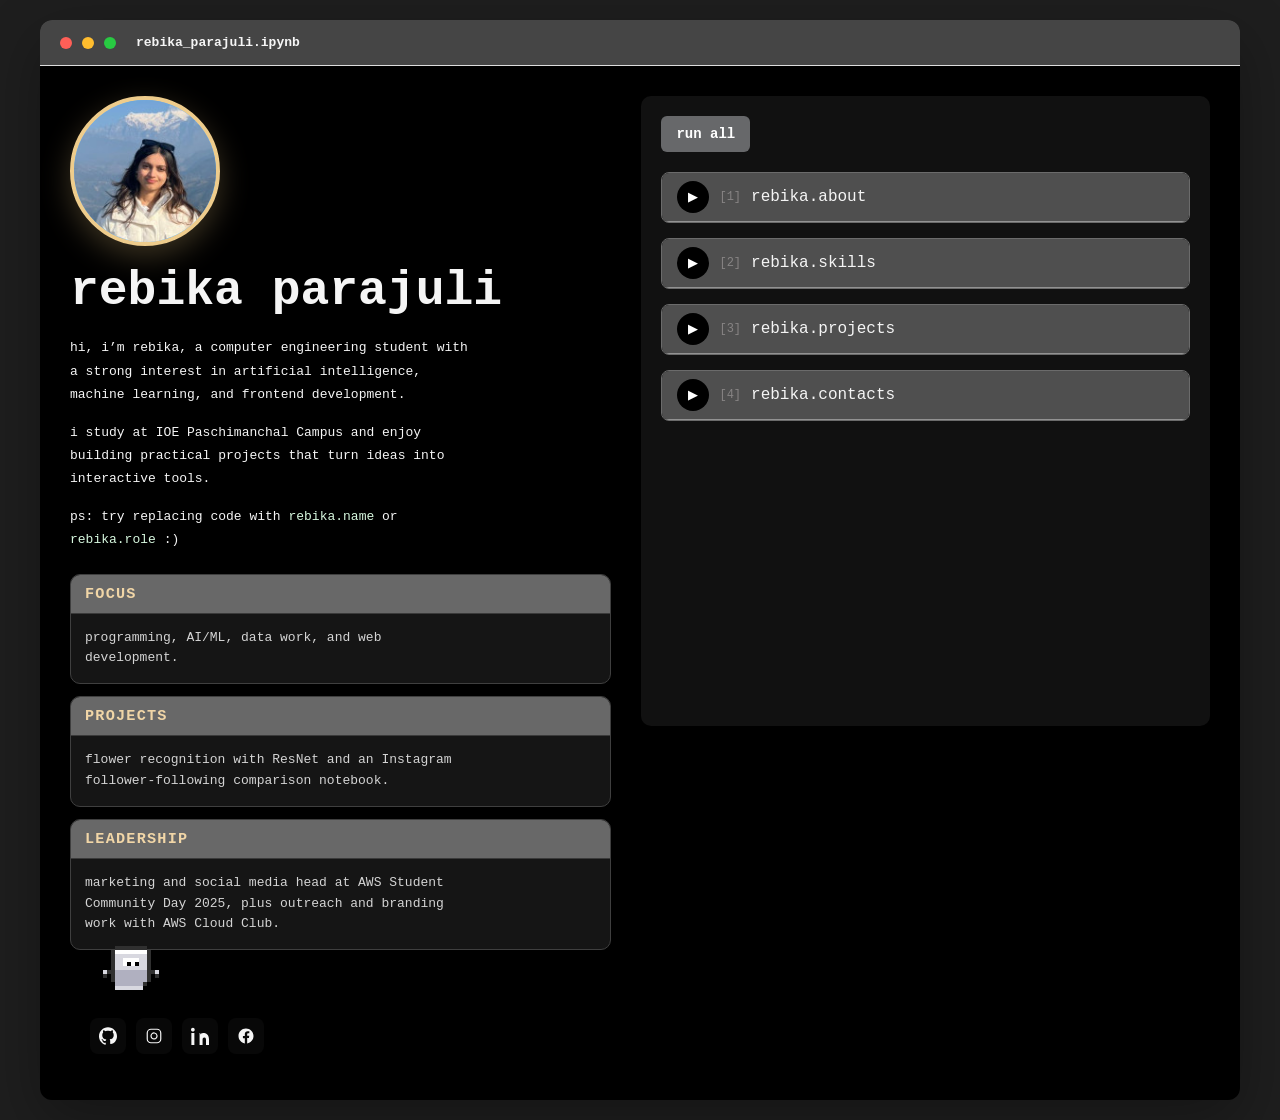
==== commit 6dd8605c: "modifications" ====
--- a/index.html
+++ b/index.html
@@ -28,18 +28,18 @@
                     <p>i study at IOE Paschimanchal Campus and enjoy building practical projects that turn ideas into interactive tools.</p>
                     <p>ps: try replacing code with <code>rebika.name</code> or <code>rebika.role</code> :)</p>
                     <div class="resume-highlights" aria-label="Resume highlights">
-                        <div class="highlight-card">
+                        <article class="highlight-block">
                             <h2>focus</h2>
                             <p>programming, AI/ML, data work, and web development.</p>
-                        </div>
-                        <div class="highlight-card">
+                        </article>
+                        <article class="highlight-block">
                             <h2>projects</h2>
                             <p>flower recognition with ResNet and an Instagram follower-following comparison notebook.</p>
-                        </div>
-                        <div class="highlight-card">
+                        </article>
+                        <article class="highlight-block">
                             <h2>leadership</h2>
                             <p>marketing and social media head at AWS Student Community Day 2025, plus outreach and branding work with AWS Cloud Club.</p>
-                        </div>
+                        </article>
                     </div>
                     <div id="virtual-pet" aria-hidden="true">
                         <div id="pet-container"></div>
@@ -76,7 +76,6 @@
             
 
             <section id="terminal" aria-label="Interactive portfolio terminal">
-                <div id="output" aria-live="polite"></div>
                 <button id="autoRunBtn" class="runAllBtn" type="button">run all</button>
                 <div class="code-cell">
                     <div class="code-header">
--- a/style.css
+++ b/style.css
@@ -13,7 +13,7 @@
     --text-muted: #a6a6a6;
     --accent: #28ca42;
     --accent-soft: #7f7f80;
-    --photo-border: #c7a86d;
+    --photo-border: #eecc8c;
     --photo-glow: rgba(199, 168, 109, 0.3);
     --shadow: 0 20px 60px rgba(0, 0, 0, 0.3);
     --radius: 12px;
@@ -103,7 +103,7 @@
     overflow: hidden;
     border: 4px solid var(--photo-border);
     box-shadow: 0 10px 30px var(--photo-glow);
-    background: linear-gradient(135deg, #c7a86d, #8f7042);
+    background: linear-gradient(135deg, #7cb1dd, #71b8f7);
 }
 
 .photo-container img {
@@ -144,23 +144,26 @@
     max-width: 560px;
 }
 
-.highlight-card {
-    padding: 14px 16px;
-    border: 1px solid rgba(199, 168, 109, 0.35);
+.highlight-block {
+    background: #151515;
+    border: 1px solid #3f3f3f;
     border-radius: 10px;
-    background: rgba(255, 255, 255, 0.04);
-}
-
-.highlight-card h2 {
+    overflow: hidden;
+}
+
+.highlight-block h2 {
     color: #f1d6a7;
+    background: oklab(51.73% 0 -0.00006);
+    border-bottom: 1px solid #3a3a3a;
+    padding: 10px 14px;
     font-size: 0.95rem;
     letter-spacing: 0.08em;
     text-transform: uppercase;
-    margin-bottom: 6px;
-}
-
-.highlight-card p {
+}
+
+.highlight-block p {
     color: var(--text-soft);
+    padding: 14px;
     line-height: 1.6;
 }
 
@@ -172,15 +175,6 @@
     box-shadow: 0 0 15px rgba(0, 0, 0, 0.5);
     min-height: 70vh;
     overflow-y: auto;
-}
-
-#output {
-    min-height: 4px;
-}
-
-.output {
-    margin: 5px 0 10px 25px;
-    white-space: pre-wrap;
 }
 
 .code-cell {
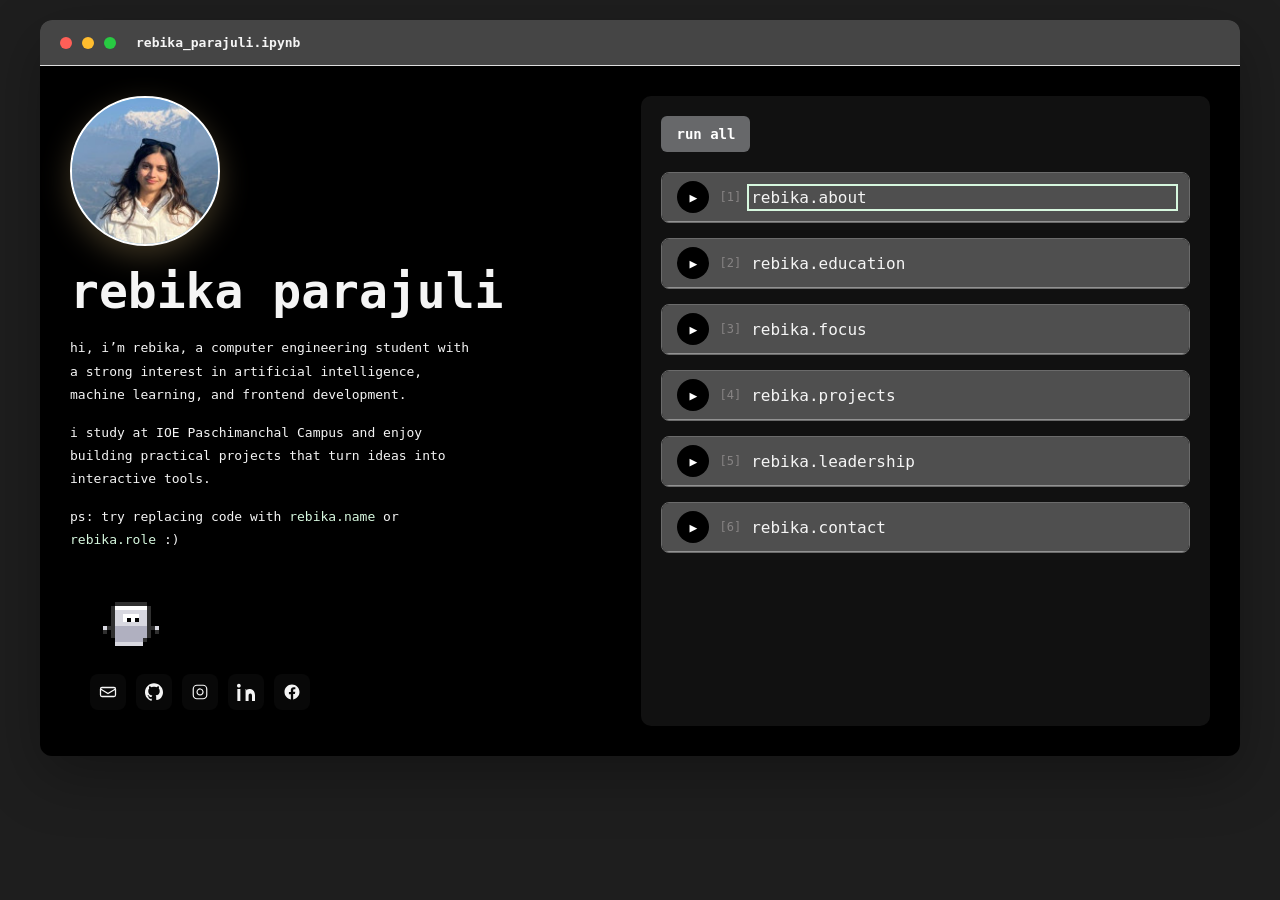
==== commit c8484338: "modifications" ====
--- a/index.html
+++ b/index.html
@@ -27,26 +27,18 @@
                     <p>hi, i’m rebika, a computer engineering student with a strong interest in artificial intelligence, machine learning, and frontend development.</p>
                     <p>i study at IOE Paschimanchal Campus and enjoy building practical projects that turn ideas into interactive tools.</p>
                     <p>ps: try replacing code with <code>rebika.name</code> or <code>rebika.role</code> :)</p>
-                    <div class="resume-highlights" aria-label="Resume highlights">
-                        <article class="highlight-block">
-                            <h2>focus</h2>
-                            <p>programming, AI/ML, data work, and web development.</p>
-                        </article>
-                        <article class="highlight-block">
-                            <h2>projects</h2>
-                            <p>flower recognition with ResNet and an Instagram follower-following comparison notebook.</p>
-                        </article>
-                        <article class="highlight-block">
-                            <h2>leadership</h2>
-                            <p>marketing and social media head at AWS Student Community Day 2025, plus outreach and branding work with AWS Cloud Club.</p>
-                        </article>
-                    </div>
                     <div id="virtual-pet" aria-hidden="true">
                         <div id="pet-container"></div>
                         <div id="speech">Hello! ✨</div>
                         <div class="shadow"></div>
                     </div>
                     <nav class="social-links" aria-label="Social links">
+    <a href="mailto:rebikaparajuli@gmail.com" aria-label="Email">
+        <svg viewBox="0 0 24 24" fill="none" stroke="currentColor" stroke-width="1.7" xmlns="http://www.w3.org/2000/svg" aria-hidden="true">
+            <path d="M4 6h16a2 2 0 0 1 2 2v8a2 2 0 0 1-2 2H4a2 2 0 0 1-2-2V8a2 2 0 0 1 2-2z"></path>
+            <path d="m22 8-10 6L2 8"></path>
+        </svg>
+    </a>
     <a href="https://github.com/apple-pie-h" target="_blank" rel="noopener noreferrer" aria-label="GitHub">
         <svg viewBox="0 0 24 24" fill="currentColor" xmlns="http://www.w3.org/2000/svg" aria-hidden="true">
             <path d="M12 .297c-6.63 0-12 5.373-12 12 0 5.303 3.438 9.8 8.205 11.385.6.113.82-.258.82-.577 0-.285-.01-1.04-.015-2.04-3.338.724-4.042-1.61-4.042-1.61C4.422 17.07 3.633 16.7 3.633 16.7c-1.087-.744.083-.729.083-.729 1.205.085 1.84 1.236 1.84 1.236 1.07 1.835 2.809 1.305 3.495.998.108-.775.418-1.305.76-1.605-2.665-.3-5.467-1.335-5.467-5.93 0-1.31.467-2.382 1.235-3.22-.135-.303-.54-1.523.105-3.176 0 0 1.005-.322 3.3 1.23.96-.267 1.98-.399 3-.405 1.02.006 2.04.138 3 .405 2.28-1.552 3.285-1.23 3.285-1.23.645 1.653.24 2.873.12 3.176.765.838 1.23 1.91 1.23 3.22 0 4.61-2.805 5.625-5.475 5.92.42.36.81 1.096.81 2.22 0 1.606-.015 2.898-.015 3.293 0 .315.21.69.825.57C20.565 22.092 24 17.592 24 12.297 24 5.67 18.627.297 12 .297z"/>
@@ -81,33 +73,49 @@
                     <div class="code-header">
                         <button class="run-btn" type="button" onclick="runCode(1)" aria-label="Run about cell">▶</button>
                         <span style="color: #878484; font-size: 12px;">[1]</span>
-                        <input type="text" id="customCode1" value="rebika.about" class="code-input-field" aria-label="Code cell 1">
+                        <input type="text" id="customCode1" value="rebika.about" class="code-input-field" aria-label="Code cell 1" autofocus onkeydown="if(event.key==='Enter'){event.preventDefault(); runCode(1);}">
                     </div>
                     <div class="code-output" id="output1"></div>
                 </div>
                 <div class="code-cell">
                     <div class="code-header">
-                        <button class="run-btn" type="button" onclick="runCode(2)" aria-label="Run skills cell">▶</button>
+                        <button class="run-btn" type="button" onclick="runCode(2)" aria-label="Run education cell">▶</button>
                         <span style="color: #878484; font-size: 12px;">[2]</span>
-                        <input type="text" id="customCode2" value="rebika.skills" class="code-input-field" aria-label="Code cell 2">
+                        <input type="text" id="customCode2" value="rebika.education" class="code-input-field" aria-label="Code cell 2" onkeydown="if(event.key==='Enter'){event.preventDefault(); runCode(2);}">
                     </div>
                     <div class="code-output" id="output2"></div>
                 </div>
                 <div class="code-cell">
                     <div class="code-header">
-                        <button class="run-btn" type="button" onclick="runCode(3)" aria-label="Run projects cell">▶</button>
+                        <button class="run-btn" type="button" onclick="runCode(3)" aria-label="Run focus cell">▶</button>
                         <span style="color: #878484; font-size: 12px;">[3]</span>
-                        <input type="text" id="customCode3" value="rebika.projects" class="code-input-field" aria-label="Code cell 3">
+                        <input type="text" id="customCode3" value="rebika.focus" class="code-input-field" aria-label="Code cell 3" onkeydown="if(event.key==='Enter'){event.preventDefault(); runCode(3);}">
                     </div>
                     <div class="code-output" id="output3"></div>
                 </div>
                 <div class="code-cell">
                     <div class="code-header">
-                        <button class="run-btn" type="button" onclick="runCode(4)" aria-label="Run contact cell">▶</button>
+                        <button class="run-btn" type="button" onclick="runCode(4)" aria-label="Run projects cell">▶</button>
                         <span style="color: #878484; font-size: 12px;">[4]</span>
-                        <input type="text" id="customCode4" value="rebika.contacts" class="code-input-field" aria-label="Code cell 4">
+                        <input type="text" id="customCode4" value="rebika.projects" class="code-input-field" aria-label="Code cell 4" onkeydown="if(event.key==='Enter'){event.preventDefault(); runCode(4);}">
                     </div>
                     <div class="code-output" id="output4"></div>
+                </div>
+                <div class="code-cell">
+                    <div class="code-header">
+                        <button class="run-btn" type="button" onclick="runCode(5)" aria-label="Run leadership cell">▶</button>
+                        <span style="color: #878484; font-size: 12px;">[5]</span>
+                        <input type="text" id="customCode5" value="rebika.leadership" class="code-input-field" aria-label="Code cell 5" onkeydown="if(event.key==='Enter'){event.preventDefault(); runCode(5);}">
+                    </div>
+                    <div class="code-output" id="output5"></div>
+                </div>
+                <div class="code-cell">
+                    <div class="code-header">
+                        <button class="run-btn" type="button" onclick="runCode(6)" aria-label="Run contact cell">▶</button>
+                        <span style="color: #878484; font-size: 12px;">[6]</span>
+                        <input type="text" id="customCode6" value="rebika.contact" class="code-input-field" aria-label="Code cell 6" onkeydown="if(event.key==='Enter'){event.preventDefault(); runCode(6);}">
+                    </div>
+                    <div class="code-output" id="output6"></div>
                 </div>
             </section>
         </div>
--- a/style.css
+++ b/style.css
@@ -13,7 +13,7 @@
     --text-muted: #a6a6a6;
     --accent: #28ca42;
     --accent-soft: #7f7f80;
-    --photo-border: #eecc8c;
+    --photo-border: #ffffff;
     --photo-glow: rgba(199, 168, 109, 0.3);
     --shadow: 0 20px 60px rgba(0, 0, 0, 0.3);
     --radius: 12px;
@@ -101,7 +101,7 @@
     height: 150px;
     border-radius: 50%;
     overflow: hidden;
-    border: 4px solid var(--photo-border);
+    border: 2px solid var(--photo-border);
     box-shadow: 0 10px 30px var(--photo-glow);
     background: linear-gradient(135deg, #7cb1dd, #71b8f7);
 }
@@ -135,36 +135,6 @@
 
 .intro-text code {
     color: #d7f8df;
-}
-
-.resume-highlights {
-    display: grid;
-    gap: 12px;
-    margin-top: 22px;
-    max-width: 560px;
-}
-
-.highlight-block {
-    background: #151515;
-    border: 1px solid #3f3f3f;
-    border-radius: 10px;
-    overflow: hidden;
-}
-
-.highlight-block h2 {
-    color: #f1d6a7;
-    background: oklab(51.73% 0 -0.00006);
-    border-bottom: 1px solid #3a3a3a;
-    padding: 10px 14px;
-    font-size: 0.95rem;
-    letter-spacing: 0.08em;
-    text-transform: uppercase;
-}
-
-.highlight-block p {
-    color: var(--text-soft);
-    padding: 14px;
-    line-height: 1.6;
 }
 
 #terminal {
@@ -417,10 +387,6 @@
         padding-bottom: 110px;
     }
 
-    .resume-highlights {
-        margin-right: 0;
-    }
-
     .intro-text h1 {
         font-size: 2.2rem;
     }
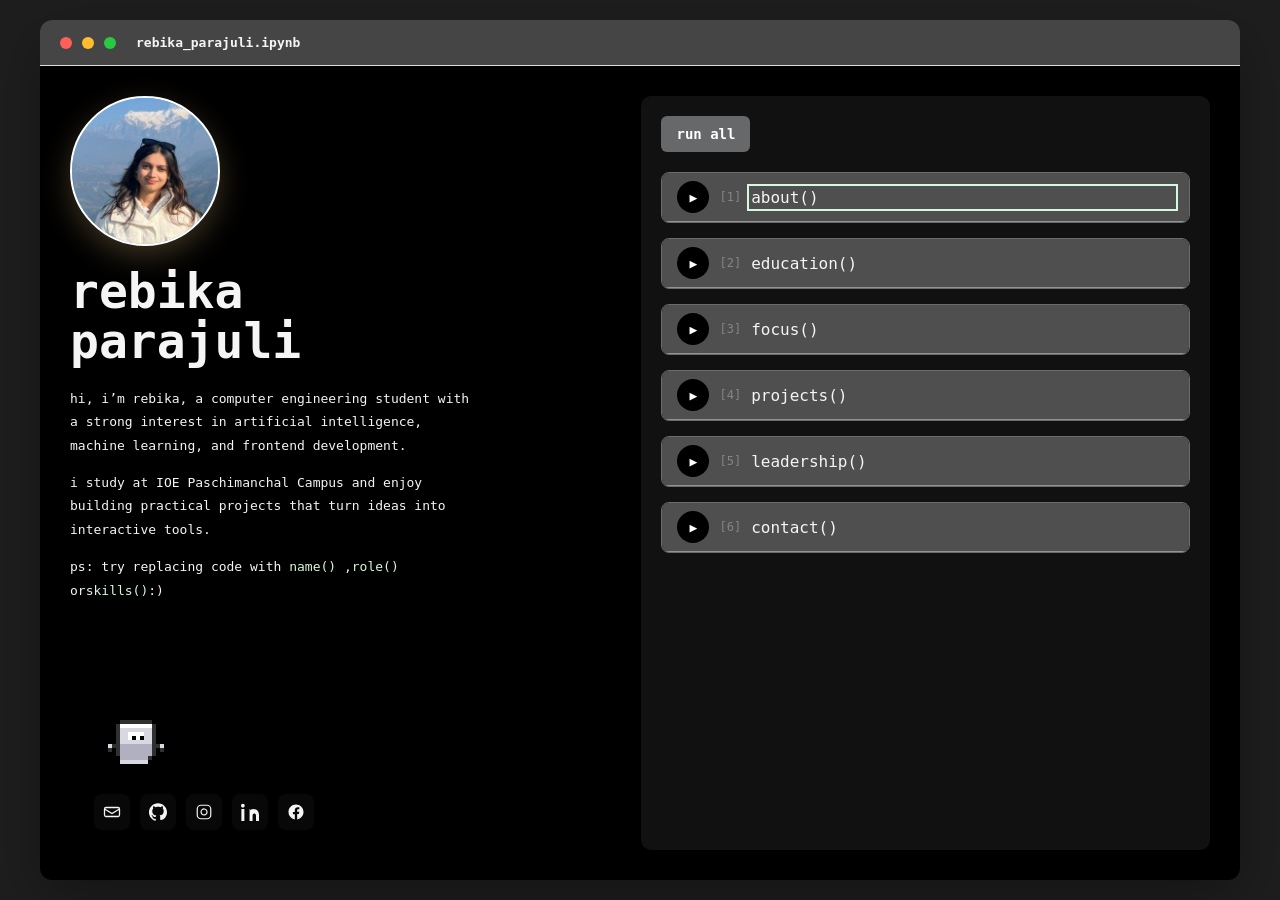
==== commit 197db1ab: "interactive terminal changes" ====
--- a/index.html
+++ b/index.html
@@ -26,7 +26,7 @@
                     <h1 id="intro-title">rebika parajuli</h1>
                     <p>hi, i’m rebika, a computer engineering student with a strong interest in artificial intelligence, machine learning, and frontend development.</p>
                     <p>i study at IOE Paschimanchal Campus and enjoy building practical projects that turn ideas into interactive tools.</p>
-                    <p>ps: try replacing code with <code>rebika.name</code> or <code>rebika.role</code> :)</p>
+                    <p>ps: try replacing code with <code>name()</code> ,<code>role()</code> or<code>skills()</code>:)</p>
                     <div id="virtual-pet" aria-hidden="true">
                         <div id="pet-container"></div>
                         <div id="speech">Hello! ✨</div>
@@ -73,7 +73,7 @@
                     <div class="code-header">
                         <button class="run-btn" type="button" onclick="runCode(1)" aria-label="Run about cell">▶</button>
                         <span style="color: #878484; font-size: 12px;">[1]</span>
-                        <input type="text" id="customCode1" value="rebika.about" class="code-input-field" aria-label="Code cell 1" autofocus onkeydown="if(event.key==='Enter'){event.preventDefault(); runCode(1);}">
+                        <input type="text" id="customCode1" value="about()" class="code-input-field" aria-label="Code cell 1" autofocus onkeydown="if(event.key==='Enter'){event.preventDefault(); runCode(1);}">
                     </div>
                     <div class="code-output" id="output1"></div>
                 </div>
@@ -81,7 +81,7 @@
                     <div class="code-header">
                         <button class="run-btn" type="button" onclick="runCode(2)" aria-label="Run education cell">▶</button>
                         <span style="color: #878484; font-size: 12px;">[2]</span>
-                        <input type="text" id="customCode2" value="rebika.education" class="code-input-field" aria-label="Code cell 2" onkeydown="if(event.key==='Enter'){event.preventDefault(); runCode(2);}">
+                        <input type="text" id="customCode2" value="education()" class="code-input-field" aria-label="Code cell 2" onkeydown="if(event.key==='Enter'){event.preventDefault(); runCode(2);}">
                     </div>
                     <div class="code-output" id="output2"></div>
                 </div>
@@ -89,7 +89,7 @@
                     <div class="code-header">
                         <button class="run-btn" type="button" onclick="runCode(3)" aria-label="Run focus cell">▶</button>
                         <span style="color: #878484; font-size: 12px;">[3]</span>
-                        <input type="text" id="customCode3" value="rebika.focus" class="code-input-field" aria-label="Code cell 3" onkeydown="if(event.key==='Enter'){event.preventDefault(); runCode(3);}">
+                        <input type="text" id="customCode3" value="focus()" class="code-input-field" aria-label="Code cell 3" onkeydown="if(event.key==='Enter'){event.preventDefault(); runCode(3);}">
                     </div>
                     <div class="code-output" id="output3"></div>
                 </div>
@@ -97,7 +97,7 @@
                     <div class="code-header">
                         <button class="run-btn" type="button" onclick="runCode(4)" aria-label="Run projects cell">▶</button>
                         <span style="color: #878484; font-size: 12px;">[4]</span>
-                        <input type="text" id="customCode4" value="rebika.projects" class="code-input-field" aria-label="Code cell 4" onkeydown="if(event.key==='Enter'){event.preventDefault(); runCode(4);}">
+                        <input type="text" id="customCode4" value="projects()" class="code-input-field" aria-label="Code cell 4" onkeydown="if(event.key==='Enter'){event.preventDefault(); runCode(4);}">
                     </div>
                     <div class="code-output" id="output4"></div>
                 </div>
@@ -105,7 +105,7 @@
                     <div class="code-header">
                         <button class="run-btn" type="button" onclick="runCode(5)" aria-label="Run leadership cell">▶</button>
                         <span style="color: #878484; font-size: 12px;">[5]</span>
-                        <input type="text" id="customCode5" value="rebika.leadership" class="code-input-field" aria-label="Code cell 5" onkeydown="if(event.key==='Enter'){event.preventDefault(); runCode(5);}">
+                        <input type="text" id="customCode5" value="leadership()" class="code-input-field" aria-label="Code cell 5" onkeydown="if(event.key==='Enter'){event.preventDefault(); runCode(5);}">
                     </div>
                     <div class="code-output" id="output5"></div>
                 </div>
@@ -113,7 +113,7 @@
                     <div class="code-header">
                         <button class="run-btn" type="button" onclick="runCode(6)" aria-label="Run contact cell">▶</button>
                         <span style="color: #878484; font-size: 12px;">[6]</span>
-                        <input type="text" id="customCode6" value="rebika.contact" class="code-input-field" aria-label="Code cell 6" onkeydown="if(event.key==='Enter'){event.preventDefault(); runCode(6);}">
+                        <input type="text" id="customCode6" value="contact()" class="code-input-field" aria-label="Code cell 6" onkeydown="if(event.key==='Enter'){event.preventDefault(); runCode(6);}">
                     </div>
                     <div class="code-output" id="output6"></div>
                 </div>
--- a/style.css
+++ b/style.css
@@ -13,6 +13,9 @@
     --text-muted: #a6a6a6;
     --accent: #28ca42;
     --accent-soft: #7f7f80;
+    --scroll-track: #1b1b1b;
+    --scroll-thumb: #4f4f4f;
+    --scroll-thumb-hover: #6a6a6a;
     --photo-border: #ffffff;
     --photo-glow: rgba(199, 168, 109, 0.3);
     --shadow: 0 20px 60px rgba(0, 0, 0, 0.3);
@@ -31,6 +34,12 @@
     color: var(--text-soft);
     font-family: monospace;
     padding: 20px;
+}
+
+@media (min-width: 769px) {
+    body {
+        overflow: hidden;
+    }
 }
 
 img {
@@ -52,6 +61,14 @@
     overflow: hidden;
 }
 
+@media (min-width: 769px) {
+    .container {
+        height: calc(100vh - 40px);
+        display: flex;
+        flex-direction: column;
+    }
+}
+
 .header {
     background: var(--panel-muted);
     padding: 15px 20px;
@@ -90,10 +107,27 @@
     align-items: start;
 }
 
+@media (min-width: 769px) {
+    .content {
+        flex: 1;
+        min-height: 0;
+        overflow: hidden;
+    }
+}
+
 .intro-section {
     position: relative;
     min-height: 100%;
     padding-bottom: 120px;
+}
+
+@media (min-width: 769px) {
+    .intro-section {
+        position: sticky;
+        top: 0;
+        align-self: start;
+        height: 100%;
+    }
 }
 
 .photo-container {
@@ -104,6 +138,7 @@
     border: 2px solid var(--photo-border);
     box-shadow: 0 10px 30px var(--photo-glow);
     background: linear-gradient(135deg, #7cb1dd, #71b8f7);
+    flex-shrink: 0;
 }
 
 .photo-container img {
@@ -114,6 +149,12 @@
 
 .intro-text {
     margin-top: 20px;
+}
+
+@media (min-width: 769px) {
+    .intro-text {
+        max-width: 52ch;
+    }
 }
 
 .intro-text h1 {
@@ -145,6 +186,34 @@
     box-shadow: 0 0 15px rgba(0, 0, 0, 0.5);
     min-height: 70vh;
     overflow-y: auto;
+    scrollbar-width: thin;
+    scrollbar-color: var(--scroll-thumb) var(--scroll-track);
+}
+
+#terminal::-webkit-scrollbar {
+    width: 10px;
+}
+
+#terminal::-webkit-scrollbar-track {
+    background: var(--scroll-track);
+    border-radius: 999px;
+}
+
+#terminal::-webkit-scrollbar-thumb {
+    background: linear-gradient(180deg, var(--scroll-thumb), var(--scroll-thumb-hover));
+    border-radius: 999px;
+    border: 2px solid var(--scroll-track);
+}
+
+#terminal::-webkit-scrollbar-thumb:hover {
+    background: linear-gradient(180deg, var(--scroll-thumb-hover), #808080);
+}
+
+@media (min-width: 769px) {
+    #terminal {
+        height: 100%;
+        min-height: 0;
+    }
 }
 
 .code-cell {
@@ -245,6 +314,13 @@
     z-index: 6;
 }
 
+@media (min-width: 769px) {
+    .social-links {
+        left: 24px;
+        bottom: 20px;
+    }
+}
+
 .social-links a {
     width: 36px;
     height: 36px;
@@ -276,6 +352,13 @@
     width: 64px;
     height: 64px;
     z-index: 5;
+}
+
+@media (min-width: 769px) {
+    #virtual-pet {
+        left: 10px;
+        bottom: 66px;
+    }
 }
 
 #pet-container {
@@ -375,15 +458,20 @@
 @media (max-width: 768px) {
     body {
         padding: 12px;
+        overflow: auto;
     }
 
     .content {
         grid-template-columns: 1fr;
         padding: 20px;
         gap: 24px;
+        overflow: visible;
     }
 
     .intro-section {
+        position: relative;
+        top: auto;
+        height: auto;
         padding-bottom: 110px;
     }
 
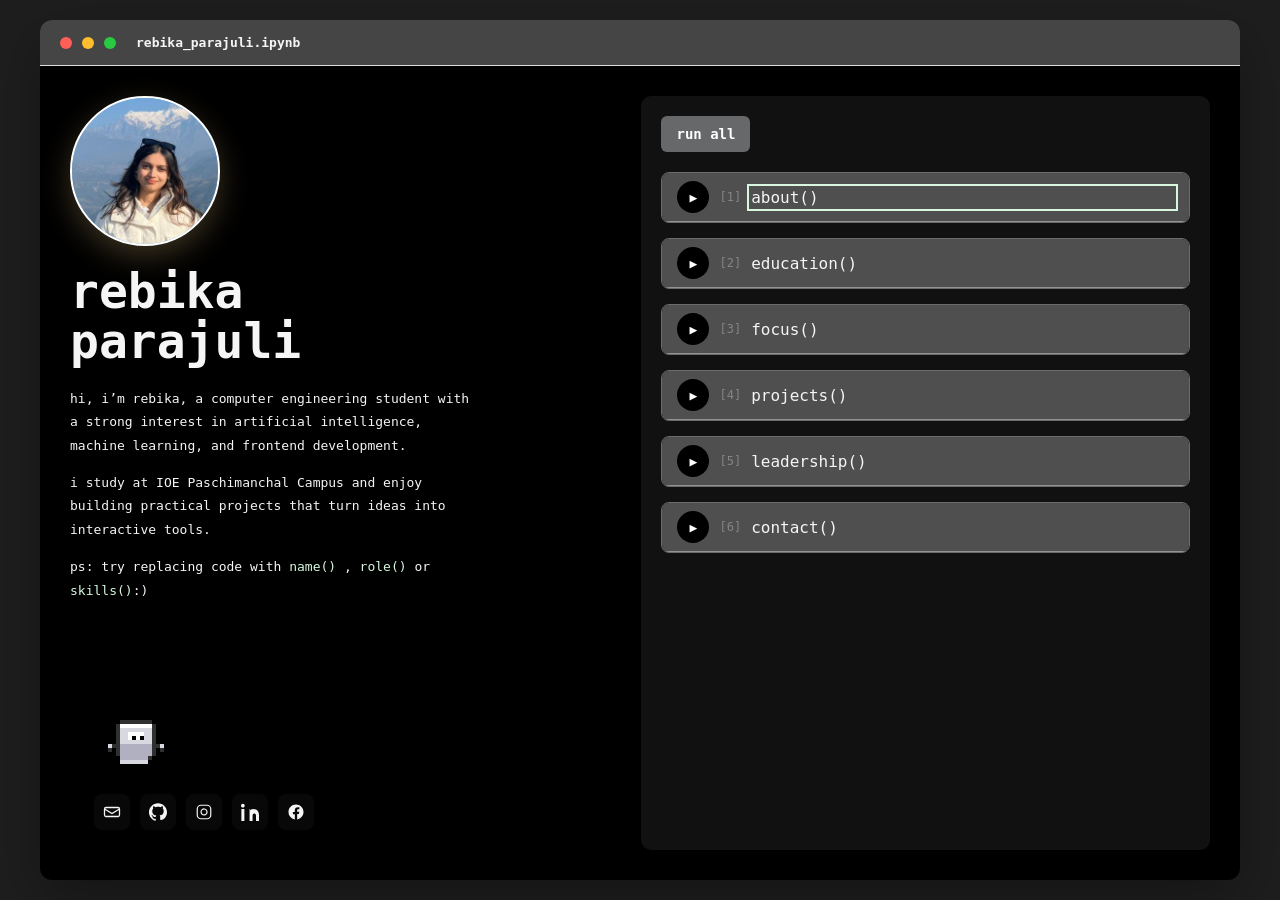
==== commit 9c7cefd8: "interactive terminal changes" ====
--- a/index.html
+++ b/index.html
@@ -26,7 +26,7 @@
                     <h1 id="intro-title">rebika parajuli</h1>
                     <p>hi, i’m rebika, a computer engineering student with a strong interest in artificial intelligence, machine learning, and frontend development.</p>
                     <p>i study at IOE Paschimanchal Campus and enjoy building practical projects that turn ideas into interactive tools.</p>
-                    <p>ps: try replacing code with <code>name()</code> ,<code>role()</code> or<code>skills()</code>:)</p>
+                    <p>ps: try replacing code with <code>name()</code> ,<code> role()</code> or<code> skills()</code>:)</p>
                     <div id="virtual-pet" aria-hidden="true">
                         <div id="pet-container"></div>
                         <div id="speech">Hello! ✨</div>
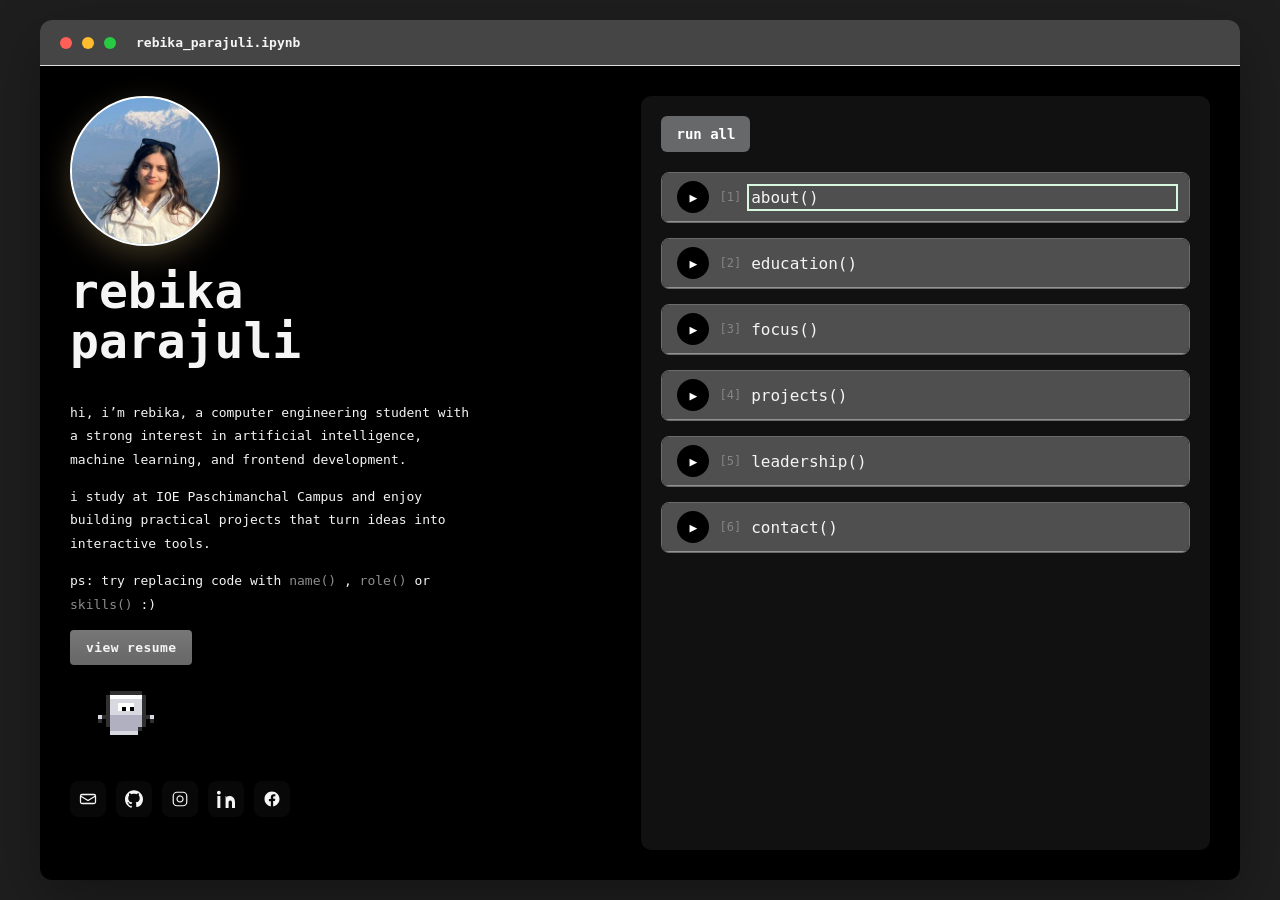
==== commit c1bb7891: "some fixes" ====
--- a/index.html
+++ b/index.html
@@ -26,7 +26,8 @@
                     <h1 id="intro-title">rebika parajuli</h1>
                     <p>hi, i’m rebika, a computer engineering student with a strong interest in artificial intelligence, machine learning, and frontend development.</p>
                     <p>i study at IOE Paschimanchal Campus and enjoy building practical projects that turn ideas into interactive tools.</p>
-                    <p>ps: try replacing code with <code>name()</code> ,<code> role()</code> or<code> skills()</code>:)</p>
+                    <p>ps: try replacing code with <code>name()</code> ,<code> role()</code> or<code> skills()</code> :)</p>
+                    <a class="resume-link" href="resume.html" target="_blank">view resume</a>
                     <div id="virtual-pet" aria-hidden="true">
                         <div id="pet-container"></div>
                         <div id="speech">Hello! ✨</div>
--- a/style.css
+++ b/style.css
@@ -118,7 +118,7 @@
 .intro-section {
     position: relative;
     min-height: 100%;
-    padding-bottom: 120px;
+    padding-bottom: 0;
 }
 
 @media (min-width: 769px) {
@@ -127,6 +127,9 @@
         top: 0;
         align-self: start;
         height: 100%;
+        display: flex;
+        flex-direction: column;
+        min-height: 0;
     }
 }
 
@@ -149,11 +152,19 @@
 
 .intro-text {
     margin-top: 20px;
+    display: flex;
+    flex-direction: column;
+    gap: 14px;
+    min-height: 0;
+    overflow-y: auto;
+    padding-right: 6px;
+    padding-bottom: 24px;
 }
 
 @media (min-width: 769px) {
     .intro-text {
         max-width: 52ch;
+        flex: 1;
     }
 }
 
@@ -171,11 +182,35 @@
 }
 
 .intro-text p + p {
-    margin-top: 14px;
+    margin-top: 0;
 }
 
 .intro-text code {
-    color: #d7f8df;
+    color: #8d8d8d;
+}
+
+.resume-link {
+    align-self: flex-start;
+    display: inline-flex;
+    align-items: center;
+    justify-content: center;
+    gap: 8px;
+    padding: 10px 16px;
+    border-radius:4px;
+    background: linear-gradient(180deg, rgb(119, 119, 119), rgb(103, 103, 103));
+    color: var(--text);
+    text-decoration: none;
+    text-transform: lowercase;
+    letter-spacing: 0.03em;
+    font-weight: 700;
+    width: fit-content;
+}
+
+.resume-link:hover,
+.resume-link:focus-visible {
+    transform: translateY(-2px);
+    border-color: #4e4e4e;
+    box-shadow: 0 8px 20px rgba(0, 0, 0, 0.15);
 }
 
 #terminal {
@@ -305,19 +340,19 @@
 }
 
 .social-links {
-    position: absolute;
-    left: 20px;
-    bottom: 16px;
+    position: static;
+    margin-top: 8px;
     display: flex;
     gap: 10px;
     align-items: center;
     z-index: 6;
+    max-width: 100%;
+    flex-wrap: wrap;
 }
 
 @media (min-width: 769px) {
     .social-links {
-        left: 24px;
-        bottom: 20px;
+        margin-top: 12px;
     }
 }
 
@@ -346,9 +381,10 @@
 }
 
 #virtual-pet {
-    position: absolute;
-    left: 5px;
-    bottom: 60px;
+    position: relative;
+    left: 0;
+    bottom: auto;
+    margin-top: 15px;
     width: 64px;
     height: 64px;
     z-index: 5;
@@ -356,8 +392,8 @@
 
 @media (min-width: 769px) {
     #virtual-pet {
-        left: 10px;
-        bottom: 66px;
+        left: 0;
+        margin-top: 12px;
     }
 }
 
@@ -472,11 +508,20 @@
         position: relative;
         top: auto;
         height: auto;
-        padding-bottom: 110px;
+        padding-bottom: 0;
+    }
+
+    .intro-text {
+        padding-right: 0;
+        padding-bottom: 24px;
     }
 
     .intro-text h1 {
         font-size: 2.2rem;
+    }
+
+    .resume-link {
+        padding: 9px 14px;
     }
 
     #terminal {
@@ -486,6 +531,14 @@
 
     .code-header {
         padding: 8px 10px;
+    }
+
+    .social-links {
+        margin-top: 6px;
+    }
+
+    #virtual-pet {
+        margin-top: 8px;
     }
 }
 
